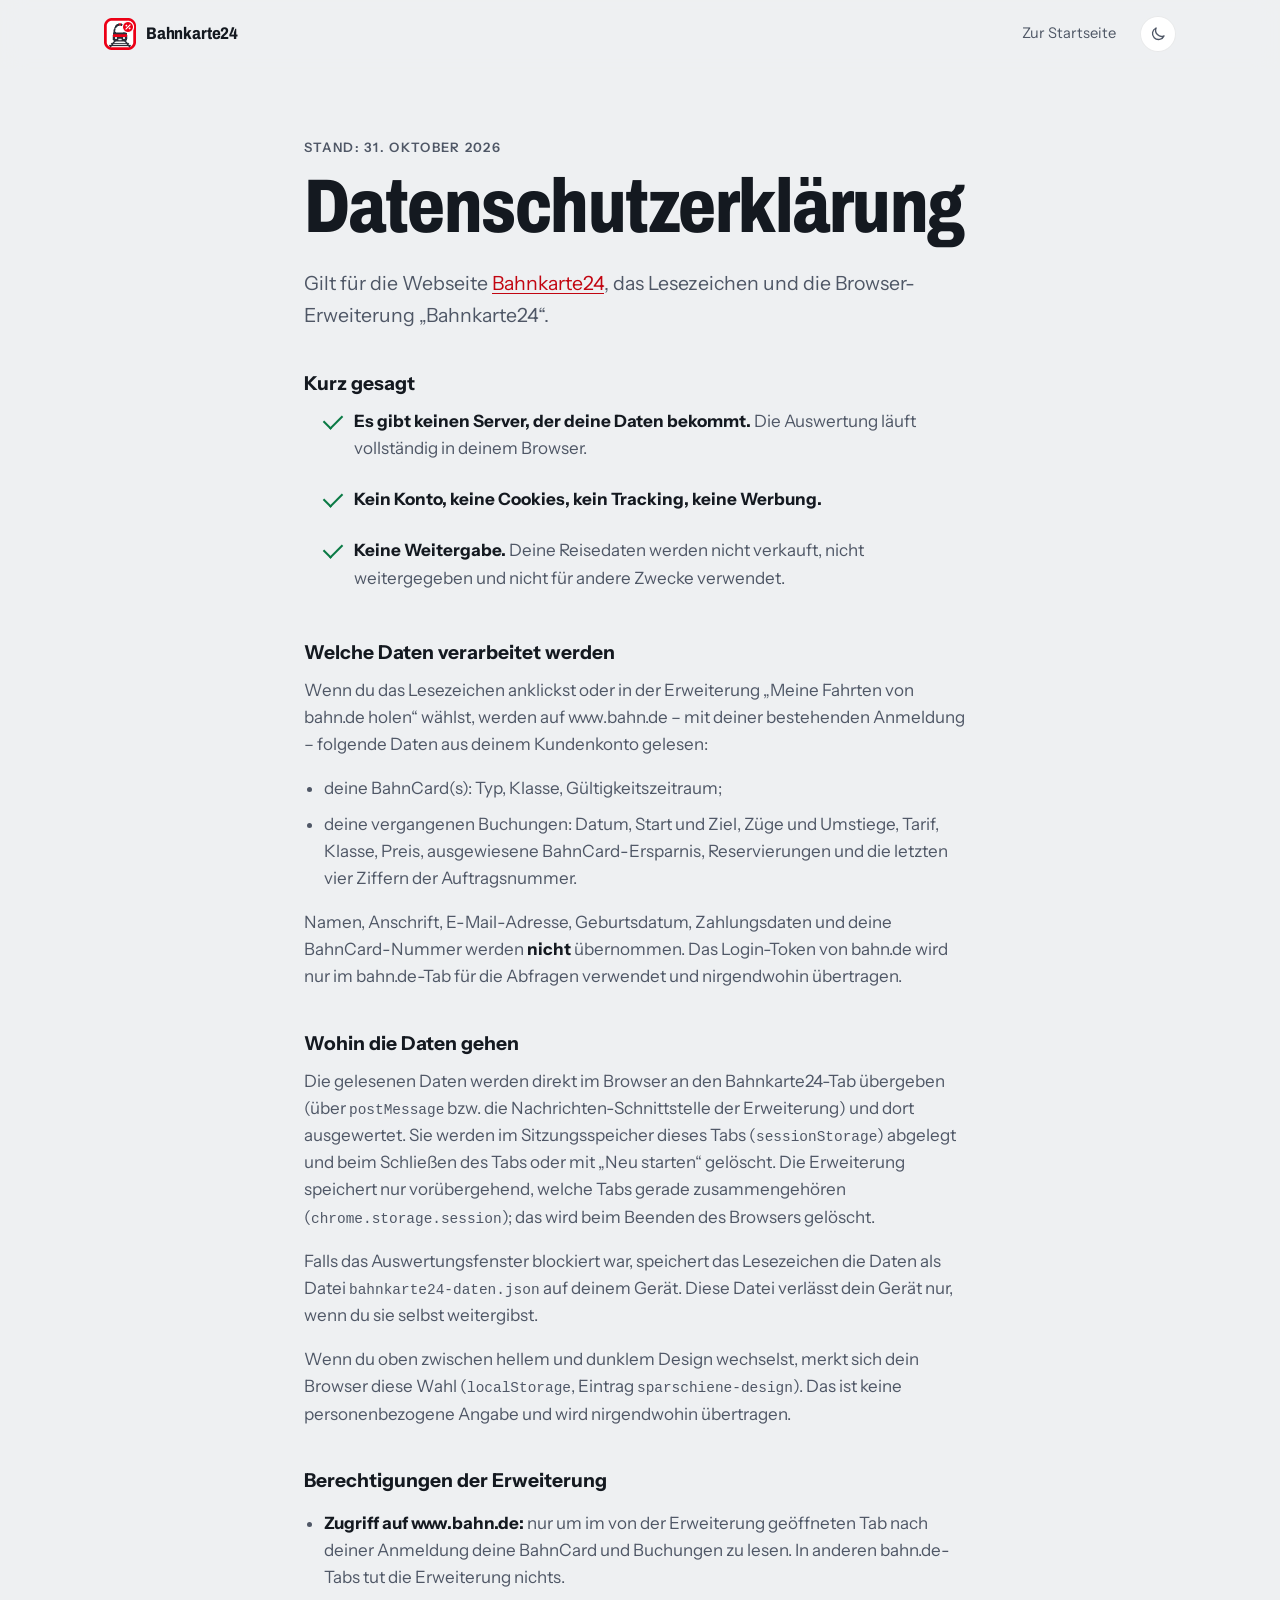
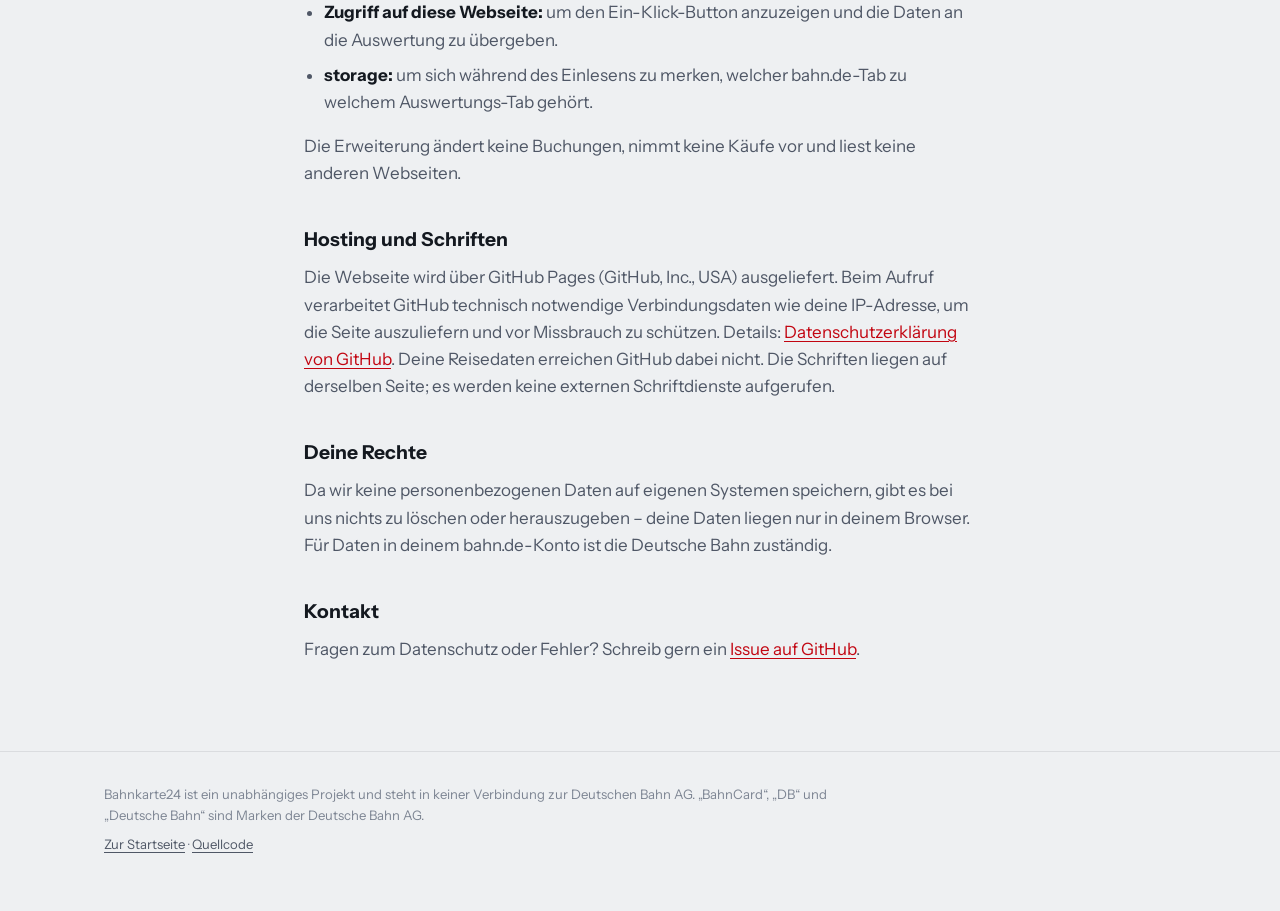
==== datenschutz.html @ 4d1655c9 "Neue Icons, Cache-Versionen erhöht Neues Logo (Zug mit %-Zeichen) in allen Größen für Seite, Tab und" ====
<!doctype html>
<html lang="de">
<head>
  <meta charset="utf-8">
  <meta name="viewport" content="width=device-width, initial-scale=1">
  <title>Datenschutz – Bahnkarte24</title>
  <meta name="description" content="Datenschutzerklärung der Webseite und der Browser-Erweiterung Bahnkarte24.">
  <link rel="icon" href="extension/icons/icon32.png?v=2" sizes="32x32">
  <link rel="icon" href="extension/icons/icon16.png?v=2" sizes="16x16">
  <link rel="apple-touch-icon" href="extension/icons/icon128.png?v=2">
  <link rel="stylesheet" href="styles.css?v=25">
  <script src="theme.js?v=20"></script>
</head>
<body>
  <header class="top">
    <div class="wrap top__inner">
      <a class="brand" href="./" aria-label="Bahnkarte24 – Startseite">
        <img class="brand__logo" src="extension/icons/icon32.png?v=2" srcset="extension/icons/icon128.png?v=2 4x, extension/icons/icon48.png?v=2 1.5x" width="32" height="32" alt="">
        <span class="brand__name">Bahnkarte24</span>
      </a>
      <nav class="top__nav" aria-label="Seitennavigation">
        <a href="./">Zur Startseite</a>
        <button class="design-btn" id="btn-design" type="button" aria-label="Design wechseln">
          <svg class="design-btn__mond" viewBox="0 0 24 24" width="18" height="18" aria-hidden="true"><path d="M20 14.5A8 8 0 0 1 9.5 4a8 8 0 1 0 10.5 10.5Z" fill="none" stroke="currentColor" stroke-width="1.8" stroke-linejoin="round"/></svg>
          <svg class="design-btn__sonne" viewBox="0 0 24 24" width="18" height="18" aria-hidden="true"><circle cx="12" cy="12" r="4" fill="none" stroke="currentColor" stroke-width="1.8"/><path d="M12 2.5v2M12 19.5v2M2.5 12h2M19.5 12h2M5.3 5.3l1.4 1.4M17.3 17.3l1.4 1.4M5.3 18.7l1.4-1.4M17.3 6.7l1.4-1.4" stroke="currentColor" stroke-width="1.8" stroke-linecap="round"/></svg>
        </button>
      </nav>
    </div>
  </header>

  <main class="wrap prose" id="main">
    <p class="eyebrow">Stand: 31. Oktober 2026</p>
    <h1 class="display">Datenschutz&shy;erklärung</h1>
    <p class="lead">Gilt für die Webseite <a href="./">Bahnkarte24</a>, das Lesezeichen und die Browser-Erweiterung „Bahnkarte24“.</p>

    <h2>Kurz gesagt</h2>
    <ul class="checks">
      <li><strong>Es gibt keinen Server, der deine Daten bekommt.</strong> Die Auswertung läuft vollständig in deinem Browser.</li>
      <li><strong>Kein Konto, keine Cookies, kein Tracking, keine Werbung.</strong></li>
      <li><strong>Keine Weitergabe.</strong> Deine Reisedaten werden nicht verkauft, nicht weitergegeben und nicht für andere Zwecke verwendet.</li>
    </ul>

    <h2>Welche Daten verarbeitet werden</h2>
    <p>Wenn du das Lesezeichen anklickst oder in der Erweiterung „Meine Fahrten von bahn.de holen“ wählst, werden auf www.bahn.de – mit deiner bestehenden Anmeldung – folgende Daten aus deinem Kundenkonto gelesen:</p>
    <ul>
      <li>deine BahnCard(s): Typ, Klasse, Gültigkeitszeitraum;</li>
      <li>deine vergangenen Buchungen: Datum, Start und Ziel, Züge und Umstiege, Tarif, Klasse, Preis, ausgewiesene BahnCard-Ersparnis, Reservierungen und die letzten vier Ziffern der Auftragsnummer.</li>
    </ul>
    <p>Namen, Anschrift, E-Mail-Adresse, Geburtsdatum, Zahlungsdaten und deine BahnCard-Nummer werden <strong>nicht</strong> übernommen. Das Login-Token von bahn.de wird nur im bahn.de-Tab für die Abfragen verwendet und nirgendwohin übertragen.</p>

    <h2>Wohin die Daten gehen</h2>
    <p>Die gelesenen Daten werden direkt im Browser an den Bahnkarte24-Tab übergeben (über <code>postMessage</code> bzw. die Nachrichten-Schnittstelle der Erweiterung) und dort ausgewertet. Sie werden im Sitzungsspeicher dieses Tabs (<code>sessionStorage</code>) abgelegt und beim Schließen des Tabs oder mit „Neu starten“ gelöscht. Die Erweiterung speichert nur vorübergehend, welche Tabs gerade zusammengehören (<code>chrome.storage.session</code>); das wird beim Beenden des Browsers gelöscht.</p>
    <p>Falls das Auswertungsfenster blockiert war, speichert das Lesezeichen die Daten als Datei <code>bahnkarte24-daten.json</code> auf deinem Gerät. Diese Datei verlässt dein Gerät nur, wenn du sie selbst weitergibst.</p>
    <p>Wenn du oben zwischen hellem und dunklem Design wechselst, merkt sich dein Browser diese Wahl (<code>localStorage</code>, Eintrag <code>sparschiene-design</code>). Das ist keine personenbezogene Angabe und wird nirgendwohin übertragen.</p>

    <h2>Berechtigungen der Erweiterung</h2>
    <ul>
      <li><strong>Zugriff auf www.bahn.de:</strong> nur um im von der Erweiterung geöffneten Tab nach deiner Anmeldung deine BahnCard und Buchungen zu lesen. In anderen bahn.de-Tabs tut die Erweiterung nichts.</li>
      <li><strong>Zugriff auf diese Webseite:</strong> um den Ein-Klick-Button anzuzeigen und die Daten an die Auswertung zu übergeben.</li>
      <li><strong>storage:</strong> um sich während des Einlesens zu merken, welcher bahn.de-Tab zu welchem Auswertungs-Tab gehört.</li>
    </ul>
    <p>Die Erweiterung ändert keine Buchungen, nimmt keine Käufe vor und liest keine anderen Webseiten.</p>

    <h2>Hosting und Schriften</h2>
    <p>Die Webseite wird über GitHub Pages (GitHub, Inc., USA) ausgeliefert. Beim Aufruf verarbeitet GitHub technisch notwendige Verbindungsdaten wie deine IP-Adresse, um die Seite auszuliefern und vor Missbrauch zu schützen. Details: <a href="https://docs.github.com/de/site-policy/privacy-policies/github-general-privacy-statement" target="_blank" rel="noopener">Datenschutzerklärung von GitHub</a>. Deine Reisedaten erreichen GitHub dabei nicht. Die Schriften liegen auf derselben Seite; es werden keine externen Schriftdienste aufgerufen.</p>

    <h2>Deine Rechte</h2>
    <p>Da wir keine personenbezogenen Daten auf eigenen Systemen speichern, gibt es bei uns nichts zu löschen oder herauszugeben – deine Daten liegen nur in deinem Browser. Für Daten in deinem bahn.de-Konto ist die Deutsche Bahn zuständig.</p>

    <h2>Kontakt</h2>
    <p>Fragen zum Datenschutz oder Fehler? Schreib gern ein <a href="https://github.com/xsebo99/SparSchiene/issues" target="_blank" rel="noopener">Issue auf GitHub</a>.</p>
  </main>

  <footer class="footer">
    <div class="wrap footer__inner">
      <p>Bahnkarte24 ist ein unabhängiges Projekt und steht in keiner Verbindung zur Deutschen Bahn AG. „BahnCard“, „DB“ und „Deutsche Bahn“ sind Marken der Deutsche Bahn AG.</p>
      <p><a href="./">Zur Startseite</a> · <a href="https://github.com/xsebo99/SparSchiene" target="_blank" rel="noopener">Quellcode</a></p>
    </div>
  </footer>
</body>
</html>
---- styles.css ----
/* Bahnkarte24
   Schriften: Archivo (Anzeige & Zahlen, schmal geschnitten wie Bahnhofsbeschilderung) + Instrument Sans (Text).
   Beide unter SIL Open Font License, selbst gehostet – kein Aufruf von Google Fonts. */
@font-face {
  font-family: "Archivo";
  src: url("fonts/archivo-wdth.woff2") format("woff2-variations"), url("fonts/archivo-wdth.woff2") format("woff2");
  font-weight: 100 900; font-stretch: 62% 125%; font-display: swap;
}
@font-face {
  font-family: "Instrument Sans";
  src: url("fonts/instrument-sans.woff2") format("woff2-variations"), url("fonts/instrument-sans.woff2") format("woff2");
  font-weight: 400 700; font-display: swap;
}

:root {
  /* Farbwelt: Gleisschotter, Fahrkartenweiß, Druckertinte, Signalgrün, Verkehrsrot.
     Bedeutung ist fest: Grün = Ersparnis, Rot = Aktion und Verlust, Tinte = bezahlt. */
  --schotter: #eef0f2;
  --fahrkarte: #ffffff;
  --eingabe: #f4f5f7;
  --tinte: #141920;
  --tinte-2: #4f5766;
  --tinte-3: #7d8593;
  --tinte-4: #a9afb9;
  --kante: rgba(20, 25, 32, .09);
  --kante-stark: rgba(20, 25, 32, .16);
  --raster: rgba(20, 25, 32, .06);
  --punktlinie: #c6cbd3;
  --verkehrsrot: #e30613;
  --verkehrsrot-text: #c20511;
  --verkehrsrot-hauch: #fdeced;
  --signalgruen: #0a7a45;
  --signalgruen-hauch: #e3f2ea;
  --bahncard: #1c212a;
  --bahncard-text: #ffffff;
  /* Leuchtrot auf dunklen Fallblättern (gleicher Ton wie Rot im Dark Mode) */
  --tafel-rot: #ff4c56;
  --schatten-flaeche: 0 0 0 1px rgba(20, 25, 32, .05), 0 1px 2px rgba(20, 25, 32, .04), 0 6px 18px -8px rgba(20, 25, 32, .10);
  --schatten-karte: 0 1px 1px rgba(16, 20, 28, .06), 0 12px 28px -8px rgba(16, 20, 28, .28), 0 30px 60px -30px rgba(16, 20, 28, .35);
  --font-display: "Archivo", "Arial Narrow", system-ui, sans-serif;
  --font-text: "Instrument Sans", system-ui, -apple-system, "Segoe UI", sans-serif;
  /* Schriftskala 1,25 ab 17 px */
  --t-meta: 13px;
  --t-klein: 14px;
  --t-text: 17px;
  --t-h3: 21px;
  --t-h2: clamp(26px, 3vw, 33px);
  --t-zahl: clamp(34px, 4vw, 52px);
  --t-display: clamp(42px, 6.4vw, 76px);
  --ease: cubic-bezier(.23, 1, .32, 1);
  --r-flaeche: 24px;
  --r-element: 16px;
  --r-feld: 10px;
  color-scheme: light;
}
@media (prefers-color-scheme: dark) {
  :root:not([data-theme="light"]) {
    --schotter: #0b0e12;
    --fahrkarte: #171b21;
    --eingabe: #0f1217;
    --tinte: #eceef2;
    --tinte-2: #b1b8c4;
    --tinte-3: #7f8796;
    --tinte-4: #4f5663;
    --kante: rgba(255, 255, 255, .08);
    --kante-stark: rgba(255, 255, 255, .16);
    --raster: rgba(255, 255, 255, .05);
    --punktlinie: #3a414c;
    --verkehrsrot: #ff4c56;
    --verkehrsrot-text: #ff6b73;
    --verkehrsrot-hauch: #33171a;
    --signalgruen: #3fc883;
    --signalgruen-hauch: #12291d;
    --bahncard: #252b35;
    --schatten-flaeche: 0 0 0 1px rgba(255, 255, 255, .07);
    --schatten-karte: 0 0 0 1px #2e3540, 0 20px 50px -20px rgba(0, 0, 0, .8);
    color-scheme: dark;
  }
}
/* Von Hand gewählter Dark Mode (Umschalter im Kopf) – dieselben Werte wie oben */
:root[data-theme="dark"] {
  --schotter: #0b0e12;
  --fahrkarte: #171b21;
  --eingabe: #0f1217;
  --tinte: #eceef2;
  --tinte-2: #b1b8c4;
  --tinte-3: #7f8796;
  --tinte-4: #4f5663;
  --kante: rgba(255, 255, 255, .08);
  --kante-stark: rgba(255, 255, 255, .16);
  --raster: rgba(255, 255, 255, .05);
  --punktlinie: #3a414c;
  --verkehrsrot: #ff4c56;
  --verkehrsrot-text: #ff6b73;
  --verkehrsrot-hauch: #33171a;
  --signalgruen: #3fc883;
  --signalgruen-hauch: #12291d;
  --bahncard: #252b35;
  --schatten-flaeche: 0 0 0 1px rgba(255, 255, 255, .07);
  --schatten-karte: 0 0 0 1px #2e3540, 0 20px 50px -20px rgba(0, 0, 0, .8);
  color-scheme: dark;
}

/* Grundlagen */
* { box-sizing: border-box; }
html { scroll-behavior: smooth; -webkit-text-size-adjust: 100%; }
body {
  margin: 0; background: var(--schotter); color: var(--tinte);
  font: var(--t-text)/1.6 var(--font-text); -webkit-font-smoothing: antialiased;
}
a { color: var(--verkehrsrot-text); text-underline-offset: 3px; text-decoration-thickness: 1px; }
a:hover { text-decoration-thickness: 2px; }
h1, h2, h3 { margin: 0; font-weight: 700; text-wrap: balance; }
p { margin: 0 0 1em; text-wrap: pretty; }
code, kbd { font-family: ui-monospace, Consolas, monospace; font-size: .85em; }
kbd { background: var(--fahrkarte); border: 1px solid var(--kante); border-bottom-width: 2px; border-radius: 5px; padding: 0 .4em; }
:focus-visible { outline: 3px solid var(--verkehrsrot); outline-offset: 3px; border-radius: 6px; }
.hidden { display: none !important; }
.muted { color: var(--tinte-2); }
.small { font-size: var(--t-klein); }
.num { font-variant-numeric: tabular-nums; }

.wrap { width: 100%; max-width: 1120px; margin: 0 auto; padding: 0 24px; }
.section { margin-top: clamp(48px, 7vw, 88px); }

/* Abschnitte als eigene Flächen auf grauem Grund */
.panel {
  background: var(--fahrkarte); border-radius: var(--r-flaeche); padding: clamp(24px, 4vw, 48px);
  box-shadow: var(--schatten-flaeche);
}
.stack { display: grid; gap: 20px; }

/* Typo-Bausteine */
.eyebrow {
  margin: 0 0 16px; font: 600 var(--t-meta)/1 var(--font-text); letter-spacing: .1em; text-transform: uppercase; color: var(--verkehrsrot-text);
}
/* Fallblatt wie am Bahnsteig: jede Zelle ein Blatt mit Mittelfuge */
.nowrap { white-space: nowrap; }
.flap { display: inline-flex; gap: .08em; font-family: var(--font-display); font-variant-numeric: tabular-nums; }
.flap__z {
  position: relative; display: inline-grid; place-items: center; width: .78em; height: 1.32em;
  border-radius: .14em; color: #f4f5f7; font-weight: 700; font-stretch: 80%; line-height: 1;
  background: linear-gradient(to bottom, color-mix(in srgb, var(--bahncard), #fff 9%) 50%, color-mix(in srgb, var(--bahncard), #fff 4%) 50%);
  box-shadow: inset 0 -1px 0 rgba(0, 0, 0, .35);
  transform-origin: center;
}
.flap__z::after { /* Fuge zwischen oberem und unterem Blatt */
  content: ""; position: absolute; left: 0; right: 0; top: 50%; height: 1px; background: rgba(0, 0, 0, .55);
}
/* Im Titel: „BahnCard“ und die Ziffer auf großen Blättern in Verkehrsrot als Echo des Logos */
.display__marke { color: var(--verkehrsrot); }
.flap--titel { gap: .045em; margin-left: .1em; vertical-align: .04em; }
.flap--titel .flap__z { width: .6em; height: 1.04em; border-radius: .07em; font-stretch: 78%; font-weight: 800; color: var(--tafel-rot); letter-spacing: 0; }
.display {
  font-family: var(--font-display); font-stretch: 78%; font-weight: 800;
  font-size: var(--t-display); line-height: .98; letter-spacing: -.02em; margin-bottom: 24px;
}
.h2 {
  font-family: var(--font-display); font-stretch: 85%; font-weight: 750;
  font-size: var(--t-h2); line-height: 1.08; letter-spacing: -.015em; margin-bottom: 8px;
}
.lead { font-size: clamp(1.05rem, 1.6vw, 1.22rem); color: var(--tinte-2); max-width: 34em; margin-bottom: 32px; }

/* Kopf */
.top { position: sticky; top: 0; z-index: 5; background: color-mix(in srgb, var(--schotter) 86%, transparent); backdrop-filter: saturate(1.4) blur(12px); border-bottom: 1px solid transparent; }
.top__inner { display: flex; align-items: center; justify-content: space-between; gap: 16px; min-height: 68px; }
.brand { display: flex; align-items: center; gap: 10px; color: var(--tinte); text-decoration: none; }
.brand__logo { width: 32px; height: 32px; display: block; }
.brand__name { font: 750 1.05rem/1 var(--font-display); font-stretch: 85%; letter-spacing: -.01em; }
.top__nav { display: flex; align-items: center; gap: 24px; }
.top__nav a { color: var(--tinte-2); text-decoration: none; font-size: .92rem; }
.top__nav a:hover { color: var(--tinte); }
/* Hell/Dunkel-Umschalter: zeigt, wohin er schaltet (Mond = dunkel, Sonne = hell) */
.design-btn {
  display: grid; place-items: center; width: 36px; height: 36px; padding: 0; border: 0; border-radius: 999px; cursor: pointer;
  background: var(--fahrkarte); color: var(--tinte-2); box-shadow: inset 0 0 0 1px var(--kante);
  transition: color 150ms var(--ease), box-shadow 150ms var(--ease), transform 120ms var(--ease);
}
.design-btn:hover { color: var(--tinte); box-shadow: inset 0 0 0 1px var(--kante-stark); }
.design-btn:active { transform: scale(.92); }
.design-btn__sonne, .design-btn[data-modus="dark"] .design-btn__mond { display: none; }
.design-btn[data-modus="dark"] .design-btn__sonne { display: block; }

/* Buttons */
.btn {
  display: inline-flex; align-items: center; justify-content: center; gap: 8px;
  background: var(--verkehrsrot); color: #fff; border: 0; border-radius: 999px; padding: 11px 20px;
  font: 600 .95rem/1.2 var(--font-text); text-decoration: none; cursor: pointer;
  transition: background-color 150ms var(--ease), box-shadow 150ms var(--ease), transform 120ms var(--ease);
}
.btn:hover { background: var(--verkehrsrot-text); text-decoration: none; }
.btn:active { transform: scale(.97); }
.btn--big { padding: 15px 26px; font-size: 1rem; }
.btn--small { padding: 8px 16px; font-size: .875rem; }
.btn--ghost { background: transparent; color: var(--tinte); box-shadow: inset 0 0 0 1.5px var(--kante-stark); }
.btn--ghost:hover { background: var(--fahrkarte); box-shadow: inset 0 0 0 1.5px var(--tinte-4); }
.btn--quiet { background: var(--fahrkarte); color: var(--tinte); box-shadow: inset 0 0 0 1px var(--kante); padding: 8px 16px; font-size: .875rem; }
.btn--quiet:hover { background: var(--fahrkarte); box-shadow: inset 0 0 0 1px var(--kante-stark); }

/* Start: Hero */
.hero {
  display: grid; grid-template-columns: minmax(0, 1.1fr) minmax(0, .9fr); gap: clamp(32px, 6vw, 88px);
  align-items: center; padding-top: clamp(40px, 8vw, 96px);
}
.hero__actions { display: flex; flex-wrap: wrap; gap: 12px; }
.hero__trust { margin-top: 20px; }
.hero__ohne { margin: 16px 0 0; color: var(--tinte-2); max-width: 34em; }
.linkbtn { font: inherit; font-weight: 600; color: var(--tinte); background: none; border: 0; padding: 0; cursor: pointer; text-decoration: underline; text-underline-offset: 3px; text-decoration-color: var(--tinte-4); }
.linkbtn:hover { text-decoration-color: currentColor; }
/* Geräte-Hinweis: gut sichtbar über den Buttons, aber ohne Warnfarbe (Rot gehört den Aktionen) */
.geraet-hinweis {
  display: inline-flex; align-items: center; gap: 10px; margin: -8px 0 28px; padding: 11px 18px 11px 14px;
  border-radius: 999px; background: var(--fahrkarte);
  font-size: 15.5px; line-height: 1.35; color: var(--tinte-2); box-shadow: inset 0 0 0 1px var(--kante-stark), var(--schatten-flaeche);
}
.geraet-hinweis svg { flex: none; width: 22px; height: 22px; color: var(--tinte); }
.geraet-hinweis strong { color: var(--tinte); font-weight: 650; }
.has-ext .no-ext, body:not(.has-ext) .ext-only { display: none; }
.hero__trust + .hero__trust { margin-top: 6px; }
.hero__card { perspective: 1200px; display: grid; justify-items: end; }
.hero__tilt {
  width: 100%; max-width: 440px; transform-style: preserve-3d;
  transform: rotate(-4deg) rotateX(var(--rx, 0deg)) rotateY(var(--ry, 0deg));
  transition: transform 500ms var(--ease);
}
.hero__tilt.is-aktiv { transition-duration: 120ms; }

/* Hero-Karte: Musterkarte mit Chip, Nummer und Glanz */
.bc--hero { grid-template-rows: auto 1fr auto auto; row-gap: 4px; }
.bc--hero::after { background: none; } /* Glanz kommt hier von .bc__glanz und folgt der Maus */
.bc__glanz {
  position: absolute; inset: 0; pointer-events: none; mix-blend-mode: soft-light;
  background:
    radial-gradient(circle at var(--gx, 22%) var(--gy, 12%), rgba(255, 255, 255, .55), transparent 52%),
    linear-gradient(115deg, transparent 38%, rgba(255, 255, 255, .16) 48%, transparent 58%);
}
.bc__top .bc__klasse { margin-left: auto; font-family: var(--font-text); font-size: clamp(.7rem, 1.3vw, .8rem); font-weight: 600; opacity: .8; }
.bc__mitte { display: flex; align-items: center; gap: 7%; }
.bc__chip {
  flex: none; width: 15%; aspect-ratio: 1.3; border-radius: 18%;
  background:
    linear-gradient(to right, transparent 32%, rgba(0, 0, 0, .22) 32% 34%, transparent 34% 66%, rgba(0, 0, 0, .22) 66% 68%, transparent 68%),
    linear-gradient(to bottom, transparent 48%, rgba(0, 0, 0, .22) 48% 52%, transparent 52%),
    linear-gradient(135deg, #e9ebee, #a4abb5 45%, #dfe2e6 70%, #9aa1ab);
  box-shadow: inset 0 0 0 1px rgba(0, 0, 0, .18);
}
.bc--hero .bc__amount { font-size: clamp(2.1rem, 5.4vw, 3.7rem); transition: opacity 200ms var(--ease); }
.bc__sub { margin-top: 4px; font-family: var(--font-text); font-size: clamp(.7rem, 1.3vw, .82rem); opacity: .85; font-variant-numeric: tabular-nums; }
.bc__nr {
  font-weight: 600; font-stretch: 100%; letter-spacing: .14em; font-size: clamp(.78rem, 1.6vw, 1.02rem); font-variant-numeric: tabular-nums;
  text-shadow: 0 1px 0 rgba(0, 0, 0, .45), 0 -1px 0 rgba(255, 255, 255, .12);
}
.bc--hero .bc__bottom { text-transform: uppercase; letter-spacing: .08em; font-size: clamp(.62rem, 1.15vw, .74rem); }

/* Die BahnCard – Signatur der Seite: die Karte füllt sich mit der Ersparnis bis zum Kartenpreis. */
/* --fill als Zahl registriert, damit Füllung und Kante gemeinsam weich laufen */
@property --fill { syntax: "<number>"; inherits: true; initial-value: 0; }
.bc {
  --fill: 0;
  --fill-color: var(--signalgruen);
  position: relative; overflow: hidden; isolation: isolate;
  aspect-ratio: 85.6 / 54; width: 100%; border-radius: clamp(14px, 2.2vw, 22px);
  padding: 6.5% 7%; display: grid; grid-template-rows: auto 1fr auto;
  background:
    repeating-radial-gradient(circle at 115% 130%, rgba(255, 255, 255, .03) 0 1px, transparent 1px 8px),
    linear-gradient(150deg, color-mix(in srgb, var(--bahncard), #fff 7%), var(--bahncard) 55%, color-mix(in srgb, var(--bahncard), #000 25%));
  color: var(--bahncard-text);
  box-shadow: var(--schatten-karte), 0 34px 60px -30px color-mix(in srgb, var(--fill-color) calc(var(--fill) * 70%), transparent);
  font-family: var(--font-display);
  transition: --fill 1.4s cubic-bezier(.2, .75, .15, 1);
}
.bc::after { /* Haarlinie, Lichtkante oben und Glanz wie bei einer lackierten Karte */
  content: ""; position: absolute; inset: 0; border-radius: inherit; pointer-events: none;
  background:
    radial-gradient(120% 90% at 0% 0%, rgba(255, 255, 255, .16), transparent 55%),
    linear-gradient(115deg, transparent 40%, rgba(255, 255, 255, .07) 50%, transparent 60%);
  box-shadow: inset 0 0 0 1px rgba(255, 255, 255, .12), inset 0 1px 0 rgba(255, 255, 255, .22), inset 0 -1px 0 rgba(0, 0, 0, .2);
}
.bc__fill {
  position: absolute; inset: 0; z-index: -1;
  background:
    repeating-radial-gradient(circle at 115% 130%, rgba(255, 255, 255, .055) 0 1px, transparent 1px 8px),
    linear-gradient(140deg, color-mix(in srgb, var(--fill-color), #fff 16%), var(--fill-color) 45%, color-mix(in srgb, var(--fill-color), #000 32%));
  clip-path: inset(0 calc((1 - var(--fill)) * 100%) 0 0);
}
.bc__fill::after { /* Kante der Füllung */
  content: ""; position: absolute; top: 0; bottom: 0; left: calc(var(--fill) * 100% - 2px); width: 2px;
  background: rgba(255, 255, 255, .6); box-shadow: 0 0 16px 5px rgba(255, 255, 255, .2);
}
.bc__amount, .bc__type { text-shadow: 0 1px 0 rgba(0, 0, 0, .12), 0 10px 30px rgba(0, 0, 0, .18); }
.bc--full .bc__fill::after { display: none; }
.bc--minus { --fill-color: var(--verkehrsrot); }
/* Gedachte Karte (noch keine BahnCard): gestrichelte Kante statt Lack-Haarlinie */
.bc--gedacht::before { content: ""; position: absolute; inset: 6px; border-radius: calc(clamp(14px, 2.2vw, 22px) - 6px); border: 1.5px dashed rgba(255, 255, 255, .45); pointer-events: none; z-index: 1; }
.bc__top { display: flex; align-items: center; gap: 10px; }
.bc__logo {
  display: grid; place-items: center; width: 2.1em; height: 1.45em; border-radius: .3em;
  background: #fff; color: var(--bahncard); font-weight: 800; font-size: clamp(.8rem, 1.6vw, 1rem);
}
.bc__type { font-weight: 650; font-stretch: 90%; font-size: clamp(.85rem, 1.7vw, 1.05rem); letter-spacing: .01em; }
.bc__amount {
  align-self: center; font-weight: 800; font-stretch: 72%; letter-spacing: -.03em; line-height: 1;
  font-size: clamp(3rem, 9vw, 5.6rem); font-variant-numeric: tabular-nums;
}
.bc__bottom { display: flex; justify-content: space-between; gap: 12px; font-family: var(--font-text); font-size: clamp(.72rem, 1.4vw, .85rem); opacity: .88; }
.bc__pct { font-family: var(--font-display); font-weight: 700; font-variant-numeric: tabular-nums; }
.bc--preview .bc__amount { opacity: .9; }
.bc--loading { max-width: 300px; margin: 0 auto 40px; }
.bc--loading .bc__amount { font-size: 3rem; }
.bc--loading .bc__fill { animation: laden 2.4s ease-in-out infinite; }
@keyframes laden { 0% { --fill: .05; } 50% { --fill: .8; } 100% { --fill: .05; } }

/* Schritte */
.steps { list-style: none; margin: 0; padding: 0; display: grid; grid-template-columns: repeat(3, minmax(0, 1fr)); gap: 40px; }
.steps li { border-top: 2px solid var(--tinte); padding-top: 20px; }
.steps__n { display: block; font: 800 2.4rem/1 var(--font-display); font-stretch: 72%; color: var(--verkehrsrot); margin-bottom: 14px; }
.steps h3 { font: 700 var(--t-h3)/1.25 var(--font-text); margin-bottom: 8px; }
.steps p { margin-bottom: 12px; }
.bookmarklet {
  display: inline-flex; align-items: center; gap: 8px; margin: 4px 0 12px;
  background: var(--verkehrsrot); color: #fff; text-decoration: none; font-weight: 600; font-size: .95rem;
  padding: 11px 18px; border-radius: 999px; cursor: grab; outline: 2px dashed var(--verkehrsrot); outline-offset: 4px;
}
.bookmarklet::before { content: "⠿"; opacity: .75; }
.bookmarklet:hover { text-decoration: none; background: var(--verkehrsrot-text); }
.bookmarklet:active { cursor: grabbing; }

.aside-row { display: grid; grid-template-columns: minmax(0, 1fr) auto; gap: 24px 40px; align-items: start; margin-top: 48px; padding-top: 24px; border-top: 1px solid var(--kante); }
.upload { display: flex; align-items: center; gap: 16px; flex-wrap: wrap; justify-content: flex-end; max-width: 420px; text-align: right; }

.details { border-bottom: 1px solid var(--kante); }
.details summary {
  cursor: pointer; list-style: none; padding: 16px 0; font-weight: 600; display: flex; justify-content: space-between; gap: 16px;
}
.details summary::-webkit-details-marker { display: none; }
.details summary::after { content: "+"; font: 400 22px/1 var(--font-display); color: var(--tinte-3); transition: transform 200ms var(--ease); }
.details summary:hover::after { color: var(--tinte); }
.details[open] summary::after { transform: rotate(45deg); }
.details p { color: var(--tinte-2); max-width: 40em; }
.aside-row .details { border-bottom: 0; }
.aside-row .details summary { padding-top: 0; }

/* Info-Bereich (FAQ + Datenschutz) */
.info { display: grid; grid-template-columns: minmax(0, 1.25fr) minmax(0, 1fr); gap: 20px; margin-top: 20px; align-items: start; }
.info #faq .details:first-of-type { border-top: 1px solid var(--kante); }
.checks { list-style: none; margin: 0 0 20px; padding: 0; display: grid; gap: 16px; color: var(--tinte-2); }
.checks li { position: relative; padding-left: 30px; }
.checks li::before {
  content: ""; position: absolute; left: 0; top: .35em; width: 16px; height: 9px;
  border-left: 2.5px solid var(--signalgruen); border-bottom: 2.5px solid var(--signalgruen); transform: rotate(-45deg);
}
.checks strong { color: var(--tinte); }

/* Import */
.importing { max-width: 640px; margin: clamp(32px, 6vw, 72px) auto 0; text-align: center; }
.progress { height: 6px; background: var(--schotter); border-radius: 999px; overflow: hidden; margin: 28px auto; max-width: 400px; }
.progress span { display: block; height: 100%; width: 3%; background: var(--tinte); border-radius: 999px; transition: width 400ms var(--ease); }

/* Ergebnis */
.result { display: grid; gap: 20px; padding-top: 24px; }
.meta { color: var(--tinte-2); max-width: 38em; margin: 0 0 28px; }
.h2:not(:has(+ .meta)) { margin-bottom: 24px; }
.toolbar {
  display: flex; flex-wrap: wrap; align-items: end; gap: 12px 24px; padding: 0 0 24px; border-bottom: 1px solid var(--kante);
}
.field { display: grid; gap: 6px; max-width: 100%; font-size: var(--t-meta); color: var(--tinte-2); font-weight: 500; }
/* Eingaben sind eingelassen: etwas dunkler als die Fläche */
.field select, .field input, .cell-input {
  font: 500 15px/1.3 var(--font-text); color: var(--tinte); background: var(--eingabe);
  border: 1px solid var(--kante); border-radius: var(--r-feld); padding: 9px 12px; min-width: 0;
  transition: border-color 150ms var(--ease), box-shadow 150ms var(--ease);
}
.field select:hover, .field input:hover, .cell-input:hover { border-color: var(--kante-stark); }
.field select:focus-visible, .field input:focus-visible, .cell-input:focus-visible { outline: none; border-color: var(--tinte-3); box-shadow: 0 0 0 3px var(--kante); }
.field select { max-width: 100%; text-overflow: ellipsis; }
.field input { width: 120px; font-variant-numeric: tabular-nums; }
.toolbar__note { flex-basis: 100%; margin: 0; font-size: var(--t-klein); color: var(--tinte-2); }

/* Urteil – der Fokus der Seite */
.verdict {
  display: grid; grid-template-columns: minmax(0, .95fr) minmax(0, 1.05fr); gap: clamp(32px, 6vw, 80px); align-items: center;
  padding-top: clamp(28px, 4vw, 44px);
}
.verdict .bc { max-width: 480px; }
.verdict__kicker { font-size: var(--t-klein); color: var(--tinte-2); margin: 0 0 10px; }
.verdict__title { font-family: var(--font-display); font-stretch: 78%; font-weight: 800; font-size: clamp(36px, 5vw, 58px); line-height: 1; letter-spacing: -.025em; margin-bottom: 24px; }
.verdict--plus .verdict__title { color: var(--signalgruen); }
.verdict--minus .verdict__title { color: var(--verkehrsrot); }
.verdict__facts { display: flex; flex-wrap: wrap; gap: 8px 36px; margin: 0 0 20px; }
.verdict__facts div { display: grid; }
.verdict__facts dt { font-size: var(--t-meta); color: var(--tinte-2); }
.verdict__facts dd { margin: 0; font: 750 var(--t-h3)/1.2 var(--font-display); font-stretch: 85%; font-variant-numeric: tabular-nums; }
.verdict__text { color: var(--tinte-2); max-width: 30em; margin: 0; }

/* Hinweise */
.notes { display: grid; gap: 10px; margin-top: clamp(28px, 4vw, 40px); }
.note { display: grid; grid-template-columns: auto minmax(0, 1fr); gap: 14px; align-items: start; padding: 16px 20px; border-radius: var(--r-element); background: var(--verkehrsrot-hauch); }
.note--good { background: var(--signalgruen-hauch); }
.note--info { background: var(--schotter); }
.note__icon { font-size: 20px; line-height: 1.3; }
.note p { margin: 0; }

/* Diagramme */
.chart { width: 100%; height: auto; display: block; overflow: visible; }
.chart text { font: 12px var(--font-text); fill: var(--tinte-3); font-variant-numeric: tabular-nums; }
.chart .grid { stroke: var(--raster); stroke-width: 1; }
.chart .axis { stroke: var(--kante-stark); stroke-width: 1; }
.chart .line { fill: none; stroke: var(--signalgruen); stroke-width: 2; stroke-linejoin: round; }
.chart .area { fill: var(--signalgruen); opacity: .1; }
.chart .ref { stroke: var(--tinte); stroke-width: 1.5; stroke-dasharray: 5 5; }
.chart .ref-label { fill: var(--tinte); font-weight: 600; }
.chart .dot { fill: var(--signalgruen); stroke: var(--fahrkarte); stroke-width: 2; }
.chart .bar { fill: var(--tinte); }
.chart .bar--gespart { fill: var(--signalgruen); }
.chart g:hover .bar { opacity: .82; }
.chart .hit { fill: transparent; }
.chart .guide { stroke: var(--kante-stark); stroke-width: 1; opacity: 0; }
.chart g:hover .guide { opacity: 1; }
.chart g:hover .dot { r: 6px; }
.chart .today { stroke: var(--tinte-3); stroke-width: 1; stroke-dasharray: 2 4; }
.legend { display: flex; gap: 20px; flex-wrap: wrap; font-size: var(--t-meta); color: var(--tinte-2); margin-top: 14px; }
.legend i { display: inline-block; width: 16px; height: 2px; vertical-align: middle; margin-right: 8px; background: var(--signalgruen); }
.legend i.ref { background: none; border-top: 2px dashed var(--tinte); height: 0; }
.legend i.sw { width: 10px; height: 10px; border-radius: 3px; vertical-align: -1px; }
.legend i.sw--bezahlt { background: var(--tinte); }

/* Vergleich: jede Variante als Mini-BahnCard */
.compare { display: grid; grid-template-columns: repeat(4, minmax(0, 1fr)); gap: 16px; }
.option { display: grid; gap: 12px; align-content: start; }
.minicard {
  position: relative; aspect-ratio: 85.6 / 54; border-radius: 14px; padding: 12px 14px;
  display: flex; flex-direction: column; justify-content: space-between;
  background: repeating-linear-gradient(135deg, rgba(255, 255, 255, .035) 0 2px, transparent 2px 9px), var(--bahncard);
  color: var(--bahncard-text); font-family: var(--font-display);
}
.minicard--ohne { background: transparent; color: var(--tinte); outline: 1.5px dashed var(--tinte-4); outline-offset: -1.5px; }
.minicard--best { background: var(--signalgruen); color: #fff; }
.minicard--ohne.minicard--best { background: var(--signalgruen-hauch); color: var(--signalgruen); outline-color: var(--signalgruen); }
.minicard__name { display: flex; justify-content: space-between; gap: 6px; font: 600 var(--t-meta)/1.2 var(--font-text); }
.minicard__tag { font-weight: 500; opacity: .85; }
.minicard__total { font-weight: 800; font-stretch: 74%; font-size: clamp(24px, 2.6vw, 32px); line-height: 1; letter-spacing: -.02em; font-variant-numeric: tabular-nums; }
.option__row { display: flex; justify-content: space-between; align-items: center; gap: 8px; padding: 0 2px; font-size: var(--t-meta); color: var(--tinte-2); font-variant-numeric: tabular-nums; }
.cell-input { width: 92px; padding: 5px 8px; font-size: var(--t-meta); text-align: right; border-radius: 8px; font-variant-numeric: tabular-nums; }
.rule { margin: 28px 0 0; padding: 16px 20px; border-radius: var(--r-element); background: var(--schotter); color: var(--tinte-2); font-size: var(--t-klein); }

/* Statistik als Fahrtbeleg: eine Zahl führt, der Rest steht wie auf einer Quittung */
.beleg { display: grid; grid-template-columns: minmax(0, .9fr) minmax(0, 1.1fr); gap: clamp(28px, 5vw, 64px); align-items: start; }
.beleg__label { font-size: var(--t-klein); color: var(--tinte-2); }
.beleg__zahl { font: 800 clamp(48px, 7vw, 88px)/1 var(--font-display); font-stretch: 70%; letter-spacing: -.03em; font-variant-numeric: tabular-nums; margin: 6px 0 12px; }
.beleg__sub { display: flex; flex-wrap: wrap; gap: 6px 20px; color: var(--tinte-2); font-size: var(--t-klein); }
.beleg__sub strong { color: var(--tinte); font-variant-numeric: tabular-nums; }
.posten { list-style: none; margin: 0; padding: 0; display: grid; gap: 14px; }
.posten li { display: flex; align-items: baseline; gap: 10px; min-width: 0; }
.posten__name { color: var(--tinte-2); white-space: nowrap; }
.posten__linie { flex: 1; min-width: 16px; border-bottom: 2px dotted var(--punktlinie); transform: translateY(-4px); }
.posten__wert { font-weight: 600; text-align: right; font-variant-numeric: tabular-nums; }
.posten__wert small { display: block; font-weight: 400; font-size: var(--t-meta); color: var(--tinte-3); }

.duo { display: grid; grid-template-columns: minmax(0, 1.4fr) minmax(0, 1fr); gap: 20px; }
.h3 { font: 700 var(--t-h3)/1.25 var(--font-text); margin-bottom: 20px; }

.hbars { display: grid; gap: 16px; }
.hbar { display: grid; gap: 6px; font-size: var(--t-klein); }
.hbar__head { display: flex; justify-content: space-between; gap: 12px; }
.hbar__val { font-variant-numeric: tabular-nums; color: var(--tinte-2); white-space: nowrap; }
.hbar__track { height: 8px; background: var(--schotter); border-radius: 999px; overflow: hidden; }
.hbar__fill { display: block; height: 100%; background: var(--tinte); border-radius: 999px; }

/* Fahrten-Tabelle (eingeklappt) */
.trips { padding-top: clamp(20px, 3vw, 32px); padding-bottom: clamp(20px, 3vw, 32px); }
.trips[open] > summary { margin-bottom: 16px; }
.trips > summary { cursor: pointer; list-style: none; display: flex; justify-content: space-between; align-items: center; gap: 16px; padding: 0; border-radius: 8px; }
.trips > summary::-webkit-details-marker { display: none; }
.trips > summary .h2 { margin: 0; }
.trips > summary::after { content: "+"; font: 400 32px/1 var(--font-display); color: var(--tinte-3); transition: transform 200ms var(--ease); }
.trips > summary:hover::after { color: var(--tinte); }
.trips[open] > summary::after { transform: rotate(45deg); }
.tablewrap { overflow-x: auto; }
table { width: 100%; border-collapse: collapse; font-size: var(--t-klein); }
th, td { text-align: left; padding: 12px 10px; border-bottom: 1px solid var(--kante); vertical-align: top; }
th { font-size: var(--t-meta); color: var(--tinte-3); font-weight: 500; }
td.r, th.r { text-align: right; font-variant-numeric: tabular-nums; white-space: nowrap; }
tbody tr:last-child td { border-bottom: 0; }
.tag { display: inline-block; font-size: 12px; font-weight: 600; padding: 2px 9px; border-radius: 999px; background: var(--schotter); color: var(--tinte-2); white-space: nowrap; }
.tag--bc { background: var(--signalgruen-hauch); color: var(--signalgruen); }
.tag--miss { background: var(--verkehrsrot-hauch); color: var(--verkehrsrot-text); }
.tag--gedacht { background: transparent; color: var(--signalgruen); box-shadow: inset 0 0 0 1px var(--signalgruen); }
.stand { margin: 0 4px; font-size: var(--t-meta); color: var(--tinte-3); }

.tooltip {
  position: fixed; z-index: 10; pointer-events: none; background: var(--tinte); color: var(--schotter);
  padding: 8px 12px; border-radius: 10px; font-size: var(--t-meta); line-height: 1.4; max-width: 260px; box-shadow: 0 8px 24px rgba(0, 0, 0, .22);
}

/* Fuß */
.footer { margin-top: clamp(48px, 7vw, 88px); border-top: 1px solid var(--kante); }
.footer__inner { padding-top: 32px; padding-bottom: 48px; font-size: .82rem; color: var(--tinte-3); max-width: 1120px; }
.footer__inner p { max-width: 60em; margin-bottom: .6em; }
.footer a { color: var(--tinte-2); }

/* Datenschutzseite */
.prose { max-width: 720px; padding-top: clamp(40px, 6vw, 72px); }
.prose h2 { font: 700 1.2rem/1.3 var(--font-text); margin: 40px 0 12px; }
.prose ul { padding-left: 20px; color: var(--tinte-2); }
.prose li { margin-bottom: 8px; }
.prose p { color: var(--tinte-2); }
.prose strong { color: var(--tinte); }

/* Responsiv */
@media (max-width: 900px) {
  .hero, .verdict, .info, .duo, .beleg { grid-template-columns: minmax(0, 1fr); }
  .hero__card { order: -1; }
  .hero__card { justify-items: center; padding-top: 12px; }
  .hero__tilt { max-width: 380px; transform: rotate(-3deg); }
  .verdict .bc { margin: 0 auto; }
  .compare { grid-template-columns: repeat(2, minmax(0, 1fr)); }
  .steps { grid-template-columns: minmax(0, 1fr); gap: 32px; }
  .aside-row { grid-template-columns: minmax(0, 1fr); }
  .upload { justify-content: flex-start; text-align: left; }
}
@media (max-width: 560px) {
  body { font-size: 16px; }
  .wrap { padding: 0 16px; }
  .top__nav a { display: none; }
  .verdict__facts { gap: 8px 28px; }
  .hero__tilt { max-width: 320px; }
  .compare { gap: 12px; }
  .minicard { padding: 10px 12px; border-radius: 12px; }
  .posten__name { white-space: normal; }
  .hide-sm { display: none; }
}
/* Euro-Beträge zählen hoch – feste Ziffernbreite, damit nichts wackelt */
.zahl { font-variant-numeric: tabular-nums; }

/* Auftauchen: beim Laden gleiten Hero, Karte und Panels leicht versetzt von unten herein */
@keyframes auftauchen { from { opacity: 0; transform: translateY(22px); } }
.hero__text > *, .hero__card, #so-gehts, .info > .panel, #view-result.ist-neu .result > * {
  animation: auftauchen .8s cubic-bezier(.2, .75, .15, 1) backwards;
}
.hero__text > :nth-child(2) { animation-delay: .06s; }
.hero__text > :nth-child(3) { animation-delay: .12s; }
.hero__text > :nth-child(4) { animation-delay: .18s; }
.hero__text > :nth-child(n+5) { animation-delay: .24s; }
.hero__card { animation-delay: .15s; animation-duration: 1s; }
#so-gehts { animation-delay: .3s; }
.info > .panel { animation-delay: .4s; }
.info > .panel + .panel { animation-delay: .48s; }
#view-result.ist-neu .result > :nth-child(2) { animation-delay: .08s; }
#view-result.ist-neu .result > :nth-child(3) { animation-delay: .16s; }
#view-result.ist-neu .result > :nth-child(n+4) { animation-delay: .24s; }

@media (prefers-reduced-motion: reduce) {
  html { scroll-behavior: auto; }
  .hero__text > *, .hero__card, #so-gehts, .info > .panel, #view-result.ist-neu .result > * { animation: none; }
  .bc { transition: none; }
  .hero__tilt { transition: none; }
  .bc--loading .bc__fill { animation: none; --fill: .5; }
}
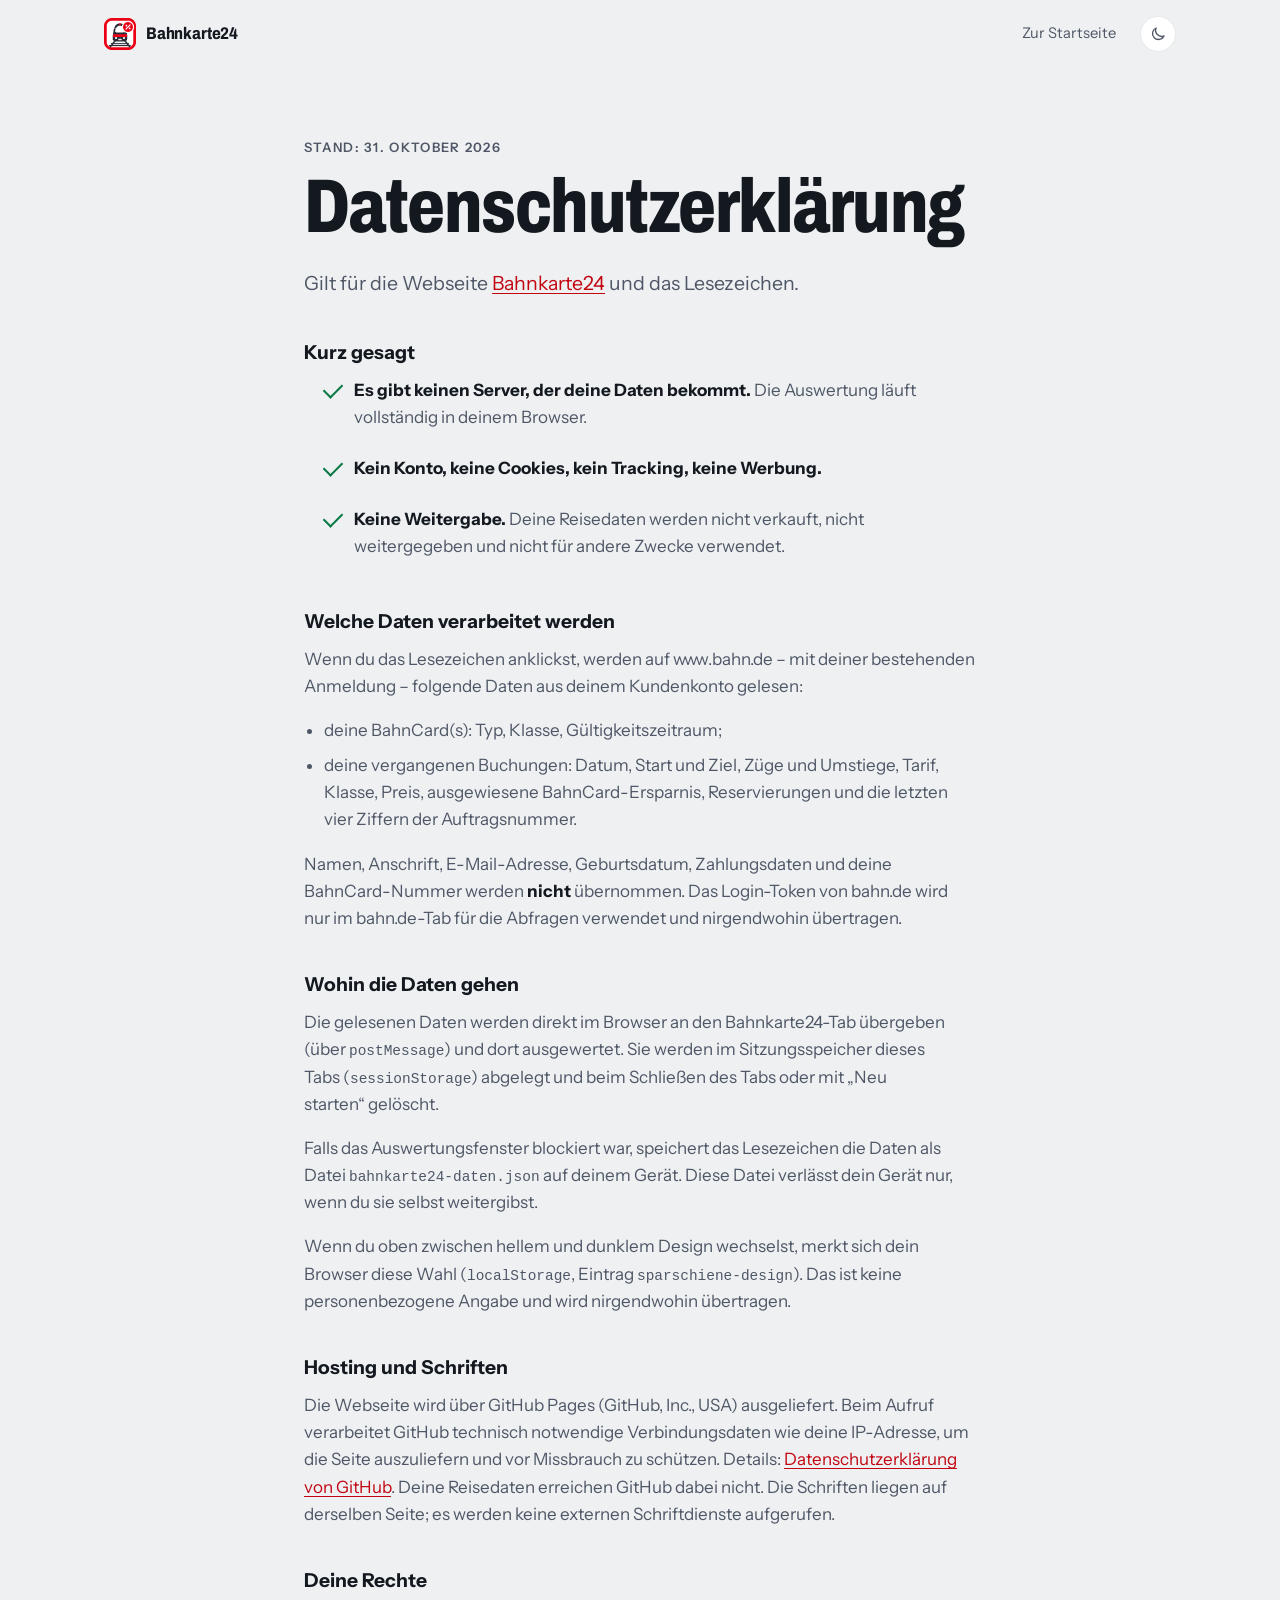
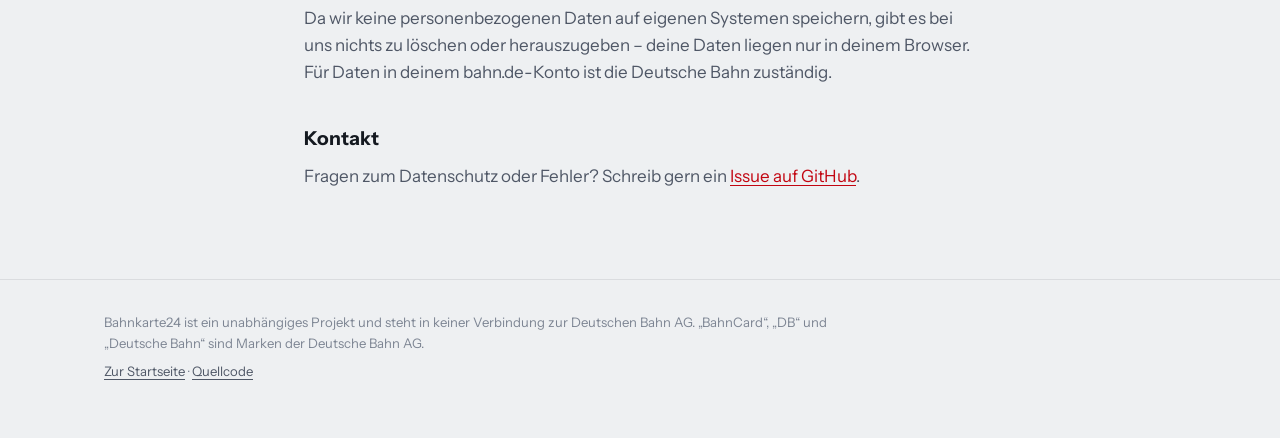
==== commit 339ea4b0: "Erweiterung entfernt, Kurven-Animation repariert - Browser-Erweiterung, Build-Skript und Store-Text " ====
--- a/datenschutz.html
+++ b/datenschutz.html
@@ -4,18 +4,18 @@
   <meta charset="utf-8">
   <meta name="viewport" content="width=device-width, initial-scale=1">
   <title>Datenschutz – Bahnkarte24</title>
-  <meta name="description" content="Datenschutzerklärung der Webseite und der Browser-Erweiterung Bahnkarte24.">
-  <link rel="icon" href="extension/icons/icon32.png?v=2" sizes="32x32">
-  <link rel="icon" href="extension/icons/icon16.png?v=2" sizes="16x16">
-  <link rel="apple-touch-icon" href="extension/icons/icon128.png?v=2">
-  <link rel="stylesheet" href="styles.css?v=25">
+  <meta name="description" content="Datenschutzerklärung der Webseite Bahnkarte24 und ihres Lesezeichens.">
+  <link rel="icon" href="icons/icon32.png?v=2" sizes="32x32">
+  <link rel="icon" href="icons/icon16.png?v=2" sizes="16x16">
+  <link rel="apple-touch-icon" href="icons/icon128.png?v=2">
+  <link rel="stylesheet" href="styles.css?v=26">
   <script src="theme.js?v=20"></script>
 </head>
 <body>
   <header class="top">
     <div class="wrap top__inner">
       <a class="brand" href="./" aria-label="Bahnkarte24 – Startseite">
-        <img class="brand__logo" src="extension/icons/icon32.png?v=2" srcset="extension/icons/icon128.png?v=2 4x, extension/icons/icon48.png?v=2 1.5x" width="32" height="32" alt="">
+        <img class="brand__logo" src="icons/icon32.png?v=2" srcset="icons/icon128.png?v=2 4x, icons/icon48.png?v=2 1.5x" width="32" height="32" alt="">
         <span class="brand__name">Bahnkarte24</span>
       </a>
       <nav class="top__nav" aria-label="Seitennavigation">
@@ -31,7 +31,7 @@
   <main class="wrap prose" id="main">
     <p class="eyebrow">Stand: 31. Oktober 2026</p>
     <h1 class="display">Datenschutz&shy;erklärung</h1>
-    <p class="lead">Gilt für die Webseite <a href="./">Bahnkarte24</a>, das Lesezeichen und die Browser-Erweiterung „Bahnkarte24“.</p>
+    <p class="lead">Gilt für die Webseite <a href="./">Bahnkarte24</a> und das Lesezeichen.</p>
 
     <h2>Kurz gesagt</h2>
     <ul class="checks">
@@ -41,7 +41,7 @@
     </ul>
 
     <h2>Welche Daten verarbeitet werden</h2>
-    <p>Wenn du das Lesezeichen anklickst oder in der Erweiterung „Meine Fahrten von bahn.de holen“ wählst, werden auf www.bahn.de – mit deiner bestehenden Anmeldung – folgende Daten aus deinem Kundenkonto gelesen:</p>
+    <p>Wenn du das Lesezeichen anklickst, werden auf www.bahn.de – mit deiner bestehenden Anmeldung – folgende Daten aus deinem Kundenkonto gelesen:</p>
     <ul>
       <li>deine BahnCard(s): Typ, Klasse, Gültigkeitszeitraum;</li>
       <li>deine vergangenen Buchungen: Datum, Start und Ziel, Züge und Umstiege, Tarif, Klasse, Preis, ausgewiesene BahnCard-Ersparnis, Reservierungen und die letzten vier Ziffern der Auftragsnummer.</li>
@@ -49,17 +49,9 @@
     <p>Namen, Anschrift, E-Mail-Adresse, Geburtsdatum, Zahlungsdaten und deine BahnCard-Nummer werden <strong>nicht</strong> übernommen. Das Login-Token von bahn.de wird nur im bahn.de-Tab für die Abfragen verwendet und nirgendwohin übertragen.</p>
 
     <h2>Wohin die Daten gehen</h2>
-    <p>Die gelesenen Daten werden direkt im Browser an den Bahnkarte24-Tab übergeben (über <code>postMessage</code> bzw. die Nachrichten-Schnittstelle der Erweiterung) und dort ausgewertet. Sie werden im Sitzungsspeicher dieses Tabs (<code>sessionStorage</code>) abgelegt und beim Schließen des Tabs oder mit „Neu starten“ gelöscht. Die Erweiterung speichert nur vorübergehend, welche Tabs gerade zusammengehören (<code>chrome.storage.session</code>); das wird beim Beenden des Browsers gelöscht.</p>
+    <p>Die gelesenen Daten werden direkt im Browser an den Bahnkarte24-Tab übergeben (über <code>postMessage</code>) und dort ausgewertet. Sie werden im Sitzungsspeicher dieses Tabs (<code>sessionStorage</code>) abgelegt und beim Schließen des Tabs oder mit „Neu starten“ gelöscht.</p>
     <p>Falls das Auswertungsfenster blockiert war, speichert das Lesezeichen die Daten als Datei <code>bahnkarte24-daten.json</code> auf deinem Gerät. Diese Datei verlässt dein Gerät nur, wenn du sie selbst weitergibst.</p>
     <p>Wenn du oben zwischen hellem und dunklem Design wechselst, merkt sich dein Browser diese Wahl (<code>localStorage</code>, Eintrag <code>sparschiene-design</code>). Das ist keine personenbezogene Angabe und wird nirgendwohin übertragen.</p>
-
-    <h2>Berechtigungen der Erweiterung</h2>
-    <ul>
-      <li><strong>Zugriff auf www.bahn.de:</strong> nur um im von der Erweiterung geöffneten Tab nach deiner Anmeldung deine BahnCard und Buchungen zu lesen. In anderen bahn.de-Tabs tut die Erweiterung nichts.</li>
-      <li><strong>Zugriff auf diese Webseite:</strong> um den Ein-Klick-Button anzuzeigen und die Daten an die Auswertung zu übergeben.</li>
-      <li><strong>storage:</strong> um sich während des Einlesens zu merken, welcher bahn.de-Tab zu welchem Auswertungs-Tab gehört.</li>
-    </ul>
-    <p>Die Erweiterung ändert keine Buchungen, nimmt keine Käufe vor und liest keine anderen Webseiten.</p>
 
     <h2>Hosting und Schriften</h2>
     <p>Die Webseite wird über GitHub Pages (GitHub, Inc., USA) ausgeliefert. Beim Aufruf verarbeitet GitHub technisch notwendige Verbindungsdaten wie deine IP-Adresse, um die Seite auszuliefern und vor Missbrauch zu schützen. Details: <a href="https://docs.github.com/de/site-policy/privacy-policies/github-general-privacy-statement" target="_blank" rel="noopener">Datenschutzerklärung von GitHub</a>. Deine Reisedaten erreichen GitHub dabei nicht. Die Schriften liegen auf derselben Seite; es werden keine externen Schriftdienste aufgerufen.</p>
--- a/styles.css
+++ b/styles.css
@@ -203,7 +203,6 @@
   align-items: center; padding-top: clamp(40px, 8vw, 96px);
 }
 .hero__actions { display: flex; flex-wrap: wrap; gap: 12px; }
-.hero__trust { margin-top: 20px; }
 .hero__ohne { margin: 16px 0 0; color: var(--tinte-2); max-width: 34em; }
 .linkbtn { font: inherit; font-weight: 600; color: var(--tinte); background: none; border: 0; padding: 0; cursor: pointer; text-decoration: underline; text-underline-offset: 3px; text-decoration-color: var(--tinte-4); }
 .linkbtn:hover { text-decoration-color: currentColor; }
@@ -215,8 +214,6 @@
 }
 .geraet-hinweis svg { flex: none; width: 22px; height: 22px; color: var(--tinte); }
 .geraet-hinweis strong { color: var(--tinte); font-weight: 650; }
-.has-ext .no-ext, body:not(.has-ext) .ext-only { display: none; }
-.hero__trust + .hero__trust { margin-top: 6px; }
 .hero__card { perspective: 1200px; display: grid; justify-items: end; }
 .hero__tilt {
   width: 100%; max-width: 440px; transform-style: preserve-3d;
@@ -532,6 +529,22 @@
 /* Euro-Beträge zählen hoch – feste Ziffernbreite, damit nichts wackelt */
 .zahl { font-variant-numeric: tabular-nums; }
 
+/* Diagramme bauen sich auf, sobald sie ins Bild kommen (app.js setzt .anim, dann .ist-sichtbar).
+   Die Animationen warten pausiert im Startzustand und laufen erst mit .ist-sichtbar los. */
+/* Kurve: Linie und Fläche werden gemeinsam gleichmäßig von links aufgedeckt; jeder Punkt springt auf,
+   wenn die Kante ihn erreicht (--t = seine Lage auf der Zeitachse, 0…1) */
+.anim .aufdecken { transform-box: fill-box; transform-origin: left; animation: wachsen-x 1.6s linear both paused; }
+.anim .ref, .anim .ref-label { animation: einblenden .6s .2s ease both paused; }
+.anim .dot { transform-box: fill-box; transform-origin: center; animation: punkt .45s calc(var(--t, 0) * 1.6s - .1s) cubic-bezier(.3, 1.6, .5, 1) both paused; }
+.anim .bar { transform-box: fill-box; transform-origin: bottom; animation: wachsen .7s calc(var(--i, 0) * 45ms) cubic-bezier(.2, .75, .15, 1) both paused; }
+.anim .bar--gespart { animation-delay: calc(var(--i, 0) * 45ms + .3s); }
+.anim .hbar__fill { transform-origin: left; animation: wachsen-x .9s calc(var(--i, 0) * 80ms + .1s) cubic-bezier(.2, .75, .15, 1) both paused; }
+.anim.ist-sichtbar :is(.aufdecken, .ref, .ref-label, .dot, .bar, .hbar__fill) { animation-play-state: running; }
+@keyframes einblenden { from { opacity: 0; } }
+@keyframes punkt { from { transform: scale(0); opacity: 0; } }
+@keyframes wachsen { from { transform: scaleY(0); } }
+@keyframes wachsen-x { from { transform: scaleX(0); } }
+
 /* Auftauchen: beim Laden gleiten Hero, Karte und Panels leicht versetzt von unten herein */
 @keyframes auftauchen { from { opacity: 0; transform: translateY(22px); } }
 .hero__text > *, .hero__card, #so-gehts, .info > .panel, #view-result.ist-neu .result > * {
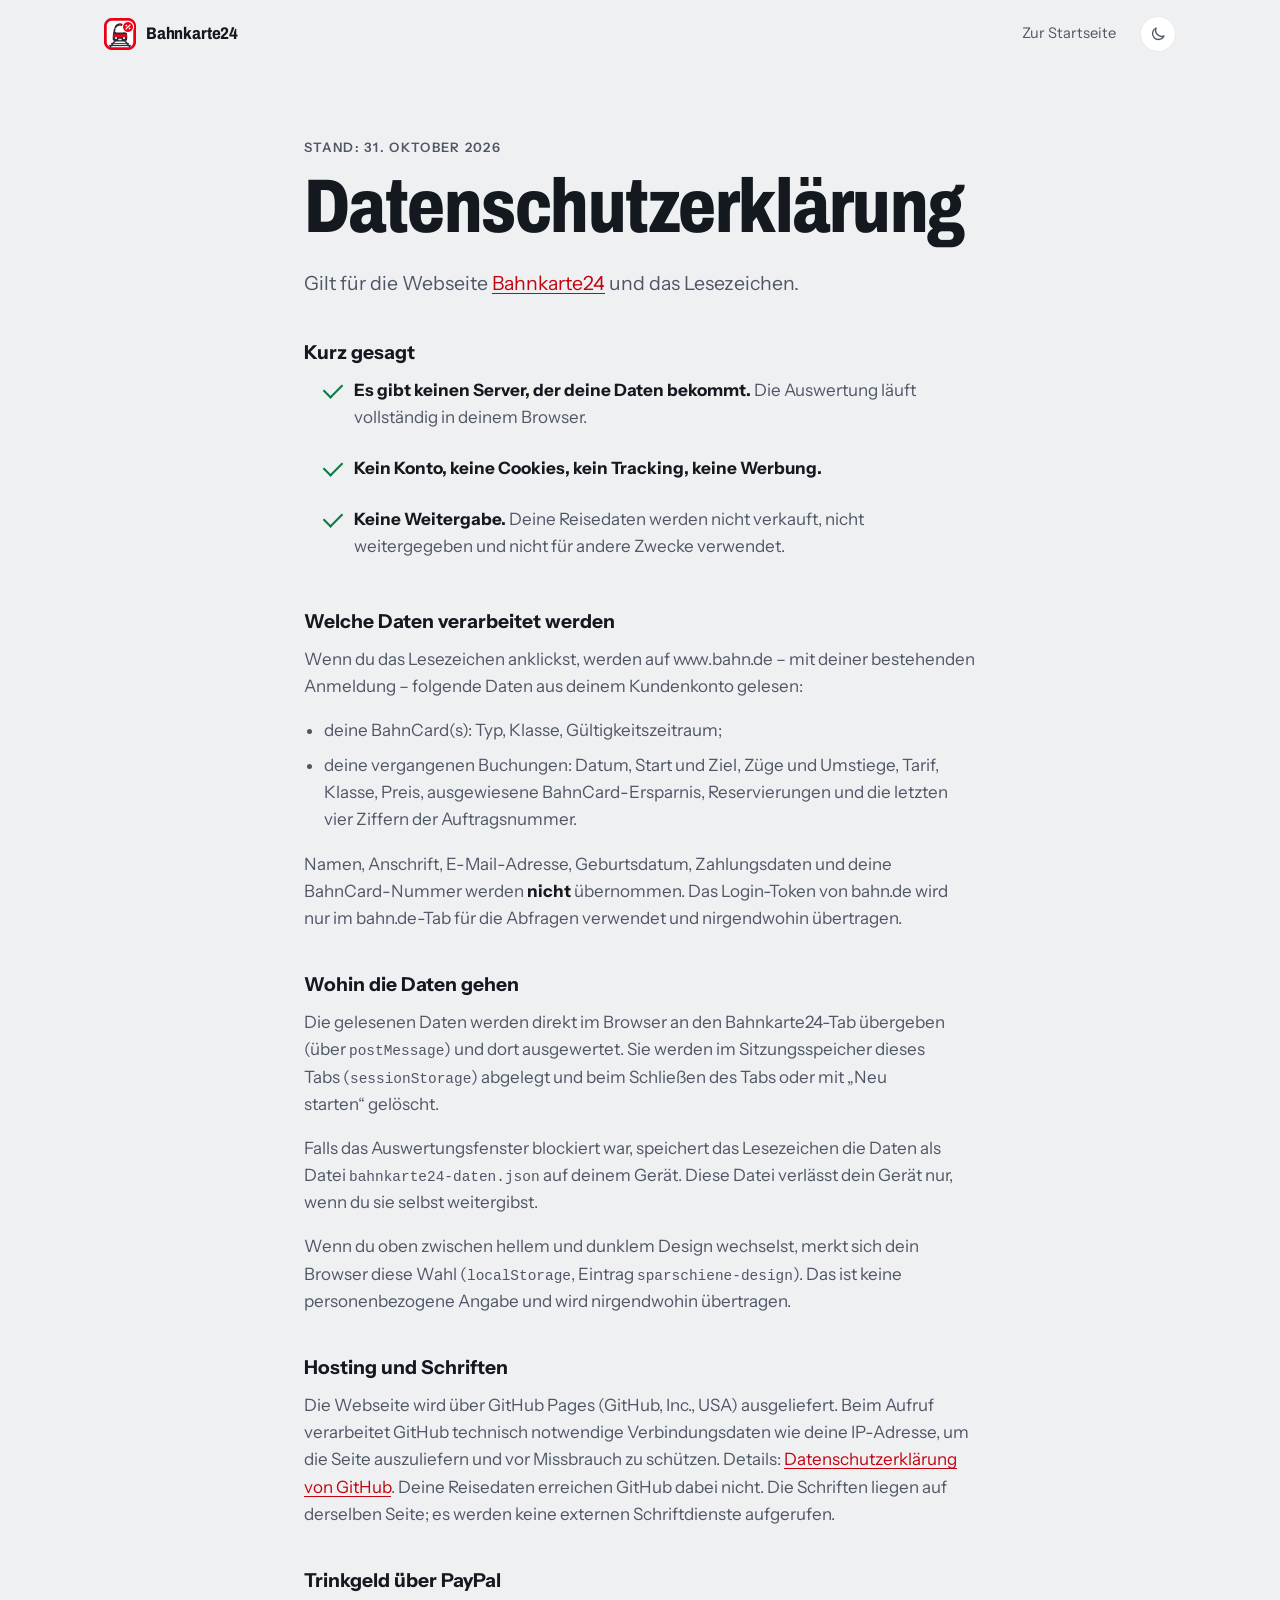
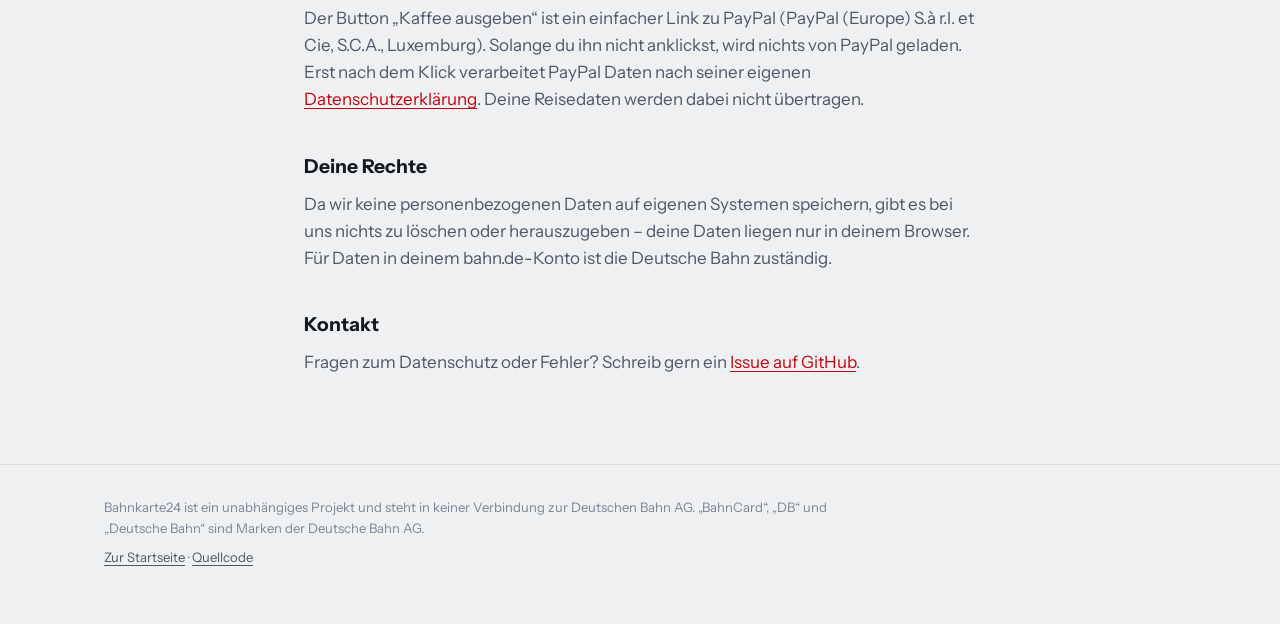
==== commit 6cb075e3: "Trinkgeld: „Kaffee ausgeben“ über PayPal Neue Karte unter „Deine Daten bleiben bei dir“ mit einfache" ====
--- a/datenschutz.html
+++ b/datenschutz.html
@@ -8,7 +8,7 @@
   <link rel="icon" href="icons/icon32.png?v=2" sizes="32x32">
   <link rel="icon" href="icons/icon16.png?v=2" sizes="16x16">
   <link rel="apple-touch-icon" href="icons/icon128.png?v=2">
-  <link rel="stylesheet" href="styles.css?v=26">
+  <link rel="stylesheet" href="styles.css?v=29">
   <script src="theme.js?v=20"></script>
 </head>
 <body>
@@ -56,6 +56,9 @@
     <h2>Hosting und Schriften</h2>
     <p>Die Webseite wird über GitHub Pages (GitHub, Inc., USA) ausgeliefert. Beim Aufruf verarbeitet GitHub technisch notwendige Verbindungsdaten wie deine IP-Adresse, um die Seite auszuliefern und vor Missbrauch zu schützen. Details: <a href="https://docs.github.com/de/site-policy/privacy-policies/github-general-privacy-statement" target="_blank" rel="noopener">Datenschutzerklärung von GitHub</a>. Deine Reisedaten erreichen GitHub dabei nicht. Die Schriften liegen auf derselben Seite; es werden keine externen Schriftdienste aufgerufen.</p>
 
+    <h2>Trinkgeld über PayPal</h2>
+    <p>Der Button „Kaffee ausgeben“ ist ein einfacher Link zu PayPal (PayPal (Europe) S.à r.l. et Cie, S.C.A., Luxemburg). Solange du ihn nicht anklickst, wird nichts von PayPal geladen. Erst nach dem Klick verarbeitet PayPal Daten nach seiner eigenen <a href="https://www.paypal.com/de/legalhub/privacy-full" target="_blank" rel="noopener">Datenschutzerklärung</a>. Deine Reisedaten werden dabei nicht übertragen.</p>
+
     <h2>Deine Rechte</h2>
     <p>Da wir keine personenbezogenen Daten auf eigenen Systemen speichern, gibt es bei uns nichts zu löschen oder herauszugeben – deine Daten liegen nur in deinem Browser. Für Daten in deinem bahn.de-Konto ist die Deutsche Bahn zuständig.</p>
 
--- a/styles.css
+++ b/styles.css
@@ -224,7 +224,7 @@
 
 /* Hero-Karte: Musterkarte mit Chip, Nummer und Glanz */
 .bc--hero { grid-template-rows: auto 1fr auto auto; row-gap: 4px; }
-.bc--hero::after { background: none; } /* Glanz kommt hier von .bc__glanz und folgt der Maus */
+.bc:has(> .bc__glanz)::after { background: none; } /* Glanz kommt hier von .bc__glanz und folgt der Maus */
 .bc__glanz {
   position: absolute; inset: 0; pointer-events: none; mix-blend-mode: soft-light;
   background:
@@ -264,8 +264,11 @@
   color: var(--bahncard-text);
   box-shadow: var(--schatten-karte), 0 34px 60px -30px color-mix(in srgb, var(--fill-color) calc(var(--fill) * 70%), transparent);
   font-family: var(--font-display);
-  transition: --fill 1.4s cubic-bezier(.2, .75, .15, 1);
-}
+  transition: --fill 1.4s cubic-bezier(.2, .75, .15, 1), transform 500ms var(--ease);
+}
+/* Kippen mit der Maus (app.js setzt --rx/--ry); die Hero-Karte kippt über ihren Rahmen .hero__tilt */
+.bc:not(.bc--hero) { transform: perspective(1200px) rotateX(var(--rx, 0deg)) rotateY(var(--ry, 0deg)); }
+.bc.is-aktiv { transition: --fill 1.4s cubic-bezier(.2, .75, .15, 1), transform 120ms var(--ease); }
 .bc::after { /* Haarlinie, Lichtkante oben und Glanz wie bei einer lackierten Karte */
   content: ""; position: absolute; inset: 0; border-radius: inherit; pointer-events: none;
   background:
@@ -294,6 +297,7 @@
   display: grid; place-items: center; width: 2.1em; height: 1.45em; border-radius: .3em;
   background: #fff; color: var(--bahncard); font-weight: 800; font-size: clamp(.8rem, 1.6vw, 1rem);
 }
+.bc__typnr { display: inline-block; }
 .bc__type { font-weight: 650; font-stretch: 90%; font-size: clamp(.85rem, 1.7vw, 1.05rem); letter-spacing: .01em; }
 .bc__amount {
   align-self: center; font-weight: 800; font-stretch: 72%; letter-spacing: -.03em; line-height: 1;
@@ -340,6 +344,11 @@
 /* Info-Bereich (FAQ + Datenschutz) */
 .info { display: grid; grid-template-columns: minmax(0, 1.25fr) minmax(0, 1fr); gap: 20px; margin-top: 20px; align-items: start; }
 .info #faq .details:first-of-type { border-top: 1px solid var(--kante); }
+.info__seite { display: grid; gap: 20px; }
+.trinkgeld .h3 { margin-bottom: 0; }
+.trinkgeld p { color: var(--tinte-2); margin: 10px 0 20px; }
+.trinkgeld .btn { gap: 10px; }
+.trinkgeld .trinkgeld__hinweis { margin: 12px 0 0; }
 .checks { list-style: none; margin: 0 0 20px; padding: 0; display: grid; gap: 16px; color: var(--tinte-2); }
 .checks li { position: relative; padding-left: 30px; }
 .checks li::before {
@@ -547,7 +556,7 @@
 
 /* Auftauchen: beim Laden gleiten Hero, Karte und Panels leicht versetzt von unten herein */
 @keyframes auftauchen { from { opacity: 0; transform: translateY(22px); } }
-.hero__text > *, .hero__card, #so-gehts, .info > .panel, #view-result.ist-neu .result > * {
+.hero__text > *, .hero__card, #so-gehts, .info .panel, #view-result.ist-neu .result > * {
   animation: auftauchen .8s cubic-bezier(.2, .75, .15, 1) backwards;
 }
 .hero__text > :nth-child(2) { animation-delay: .06s; }
@@ -556,15 +565,16 @@
 .hero__text > :nth-child(n+5) { animation-delay: .24s; }
 .hero__card { animation-delay: .15s; animation-duration: 1s; }
 #so-gehts { animation-delay: .3s; }
-.info > .panel { animation-delay: .4s; }
-.info > .panel + .panel { animation-delay: .48s; }
+.info .panel { animation-delay: .4s; }
+.info__seite .panel { animation-delay: .48s; }
+.info__seite .panel + .panel { animation-delay: .56s; }
 #view-result.ist-neu .result > :nth-child(2) { animation-delay: .08s; }
 #view-result.ist-neu .result > :nth-child(3) { animation-delay: .16s; }
 #view-result.ist-neu .result > :nth-child(n+4) { animation-delay: .24s; }
 
 @media (prefers-reduced-motion: reduce) {
   html { scroll-behavior: auto; }
-  .hero__text > *, .hero__card, #so-gehts, .info > .panel, #view-result.ist-neu .result > * { animation: none; }
+  .hero__text > *, .hero__card, #so-gehts, .info .panel, #view-result.ist-neu .result > * { animation: none; }
   .bc { transition: none; }
   .hero__tilt { transition: none; }
   .bc--loading .bc__fill { animation: none; --fill: .5; }
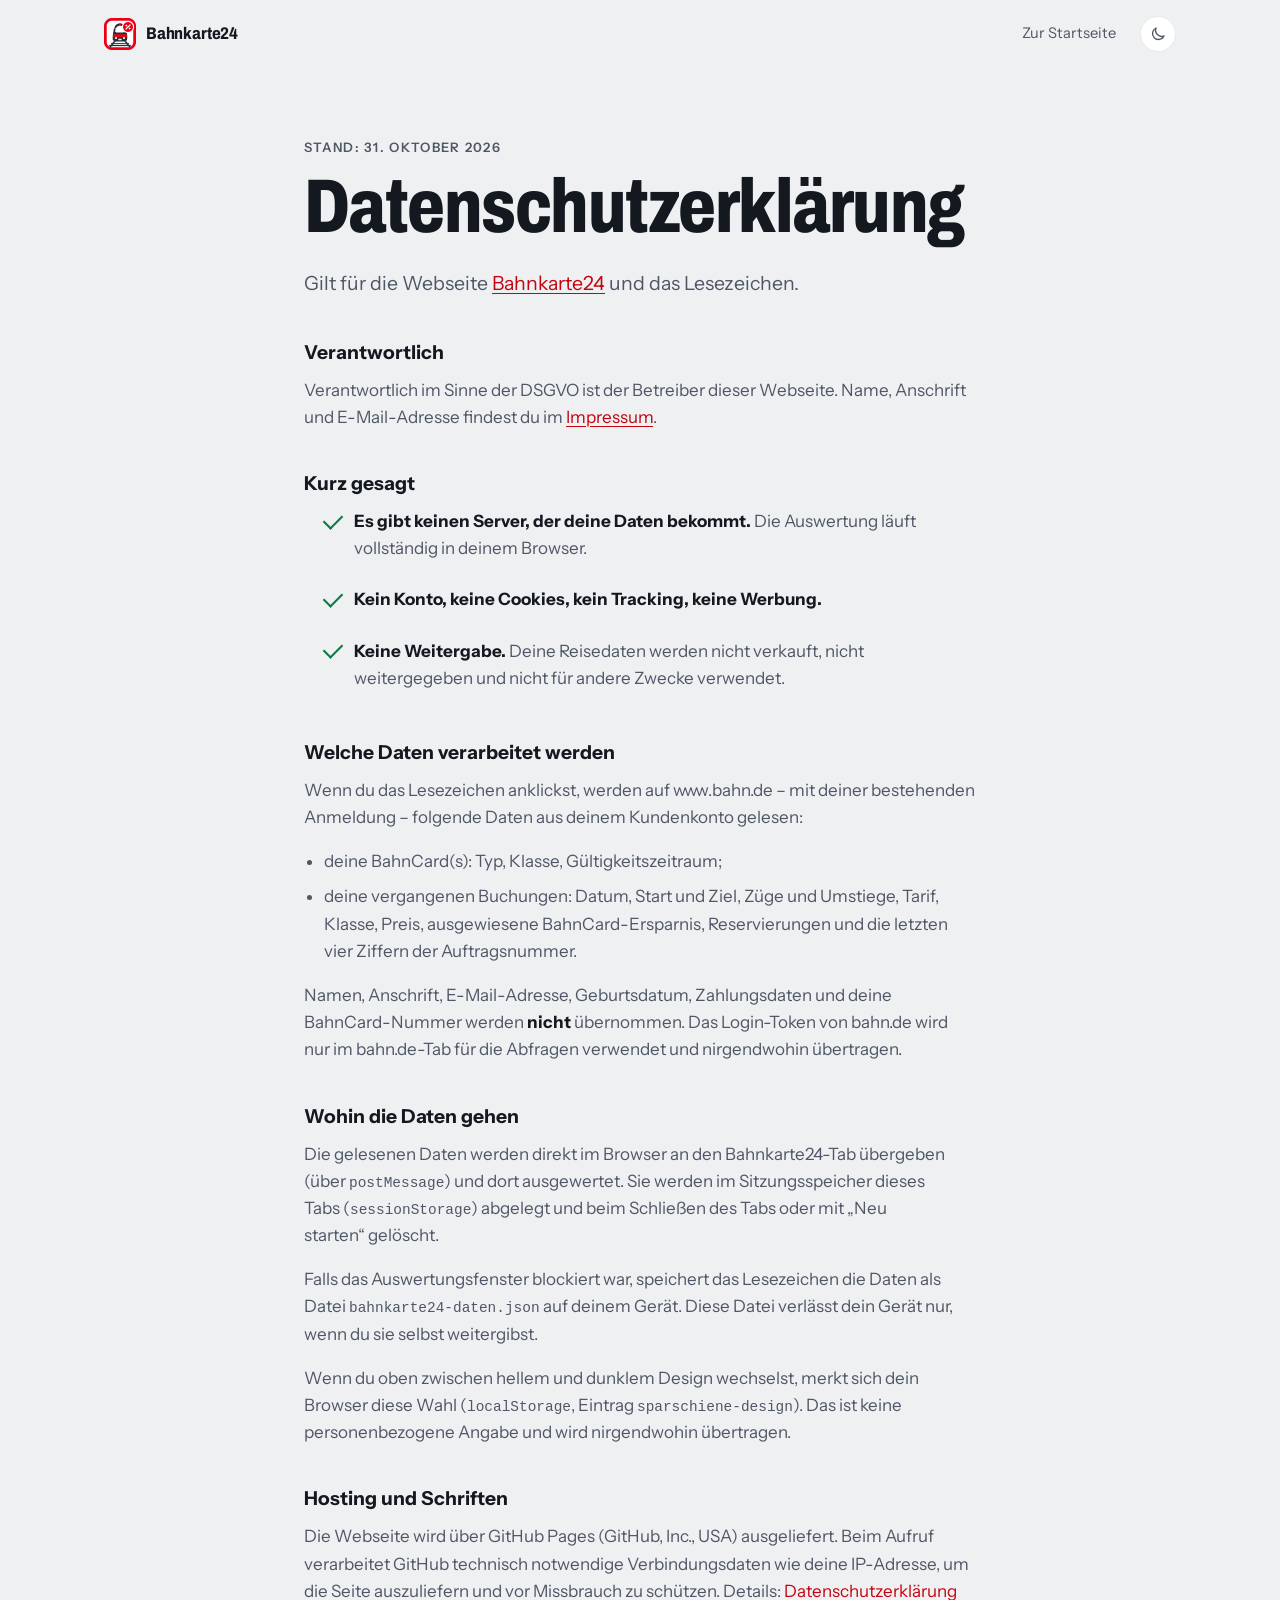
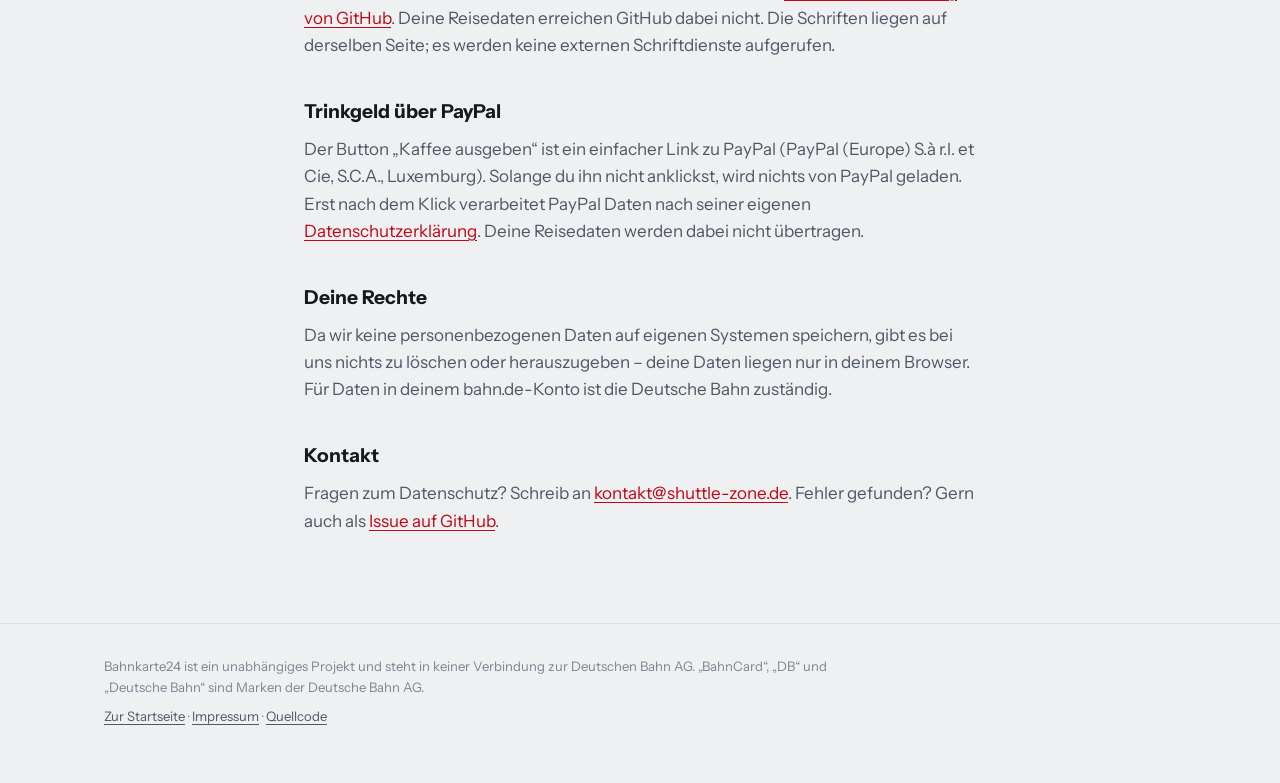
==== commit d78b1386: "Impressum, Repo-Name Bahnkarte24, „Demo-Auswertung“ - Neue Seite impressum.html (§ 5 DDG, § 18 MStV," ====
--- a/datenschutz.html
+++ b/datenschutz.html
@@ -33,6 +33,9 @@
     <h1 class="display">Datenschutz&shy;erklärung</h1>
     <p class="lead">Gilt für die Webseite <a href="./">Bahnkarte24</a> und das Lesezeichen.</p>
 
+    <h2>Verantwortlich</h2>
+    <p>Verantwortlich im Sinne der DSGVO ist der Betreiber dieser Webseite. Name, Anschrift und E-Mail-Adresse findest du im <a href="impressum.html">Impressum</a>.</p>
+
     <h2>Kurz gesagt</h2>
     <ul class="checks">
       <li><strong>Es gibt keinen Server, der deine Daten bekommt.</strong> Die Auswertung läuft vollständig in deinem Browser.</li>
@@ -63,13 +66,13 @@
     <p>Da wir keine personenbezogenen Daten auf eigenen Systemen speichern, gibt es bei uns nichts zu löschen oder herauszugeben – deine Daten liegen nur in deinem Browser. Für Daten in deinem bahn.de-Konto ist die Deutsche Bahn zuständig.</p>
 
     <h2>Kontakt</h2>
-    <p>Fragen zum Datenschutz oder Fehler? Schreib gern ein <a href="https://github.com/xsebo99/SparSchiene/issues" target="_blank" rel="noopener">Issue auf GitHub</a>.</p>
+    <p>Fragen zum Datenschutz? Schreib an <a href="mailto:kontakt@shuttle-zone.de">kontakt@shuttle-zone.de</a>. Fehler gefunden? Gern auch als <a href="https://github.com/xsebo99/Bahnkarte24/issues" target="_blank" rel="noopener">Issue auf GitHub</a>.</p>
   </main>
 
   <footer class="footer">
     <div class="wrap footer__inner">
       <p>Bahnkarte24 ist ein unabhängiges Projekt und steht in keiner Verbindung zur Deutschen Bahn AG. „BahnCard“, „DB“ und „Deutsche Bahn“ sind Marken der Deutsche Bahn AG.</p>
-      <p><a href="./">Zur Startseite</a> · <a href="https://github.com/xsebo99/SparSchiene" target="_blank" rel="noopener">Quellcode</a></p>
+      <p><a href="./">Zur Startseite</a> · <a href="impressum.html">Impressum</a> · <a href="https://github.com/xsebo99/Bahnkarte24" target="_blank" rel="noopener">Quellcode</a></p>
     </div>
   </footer>
 </body>
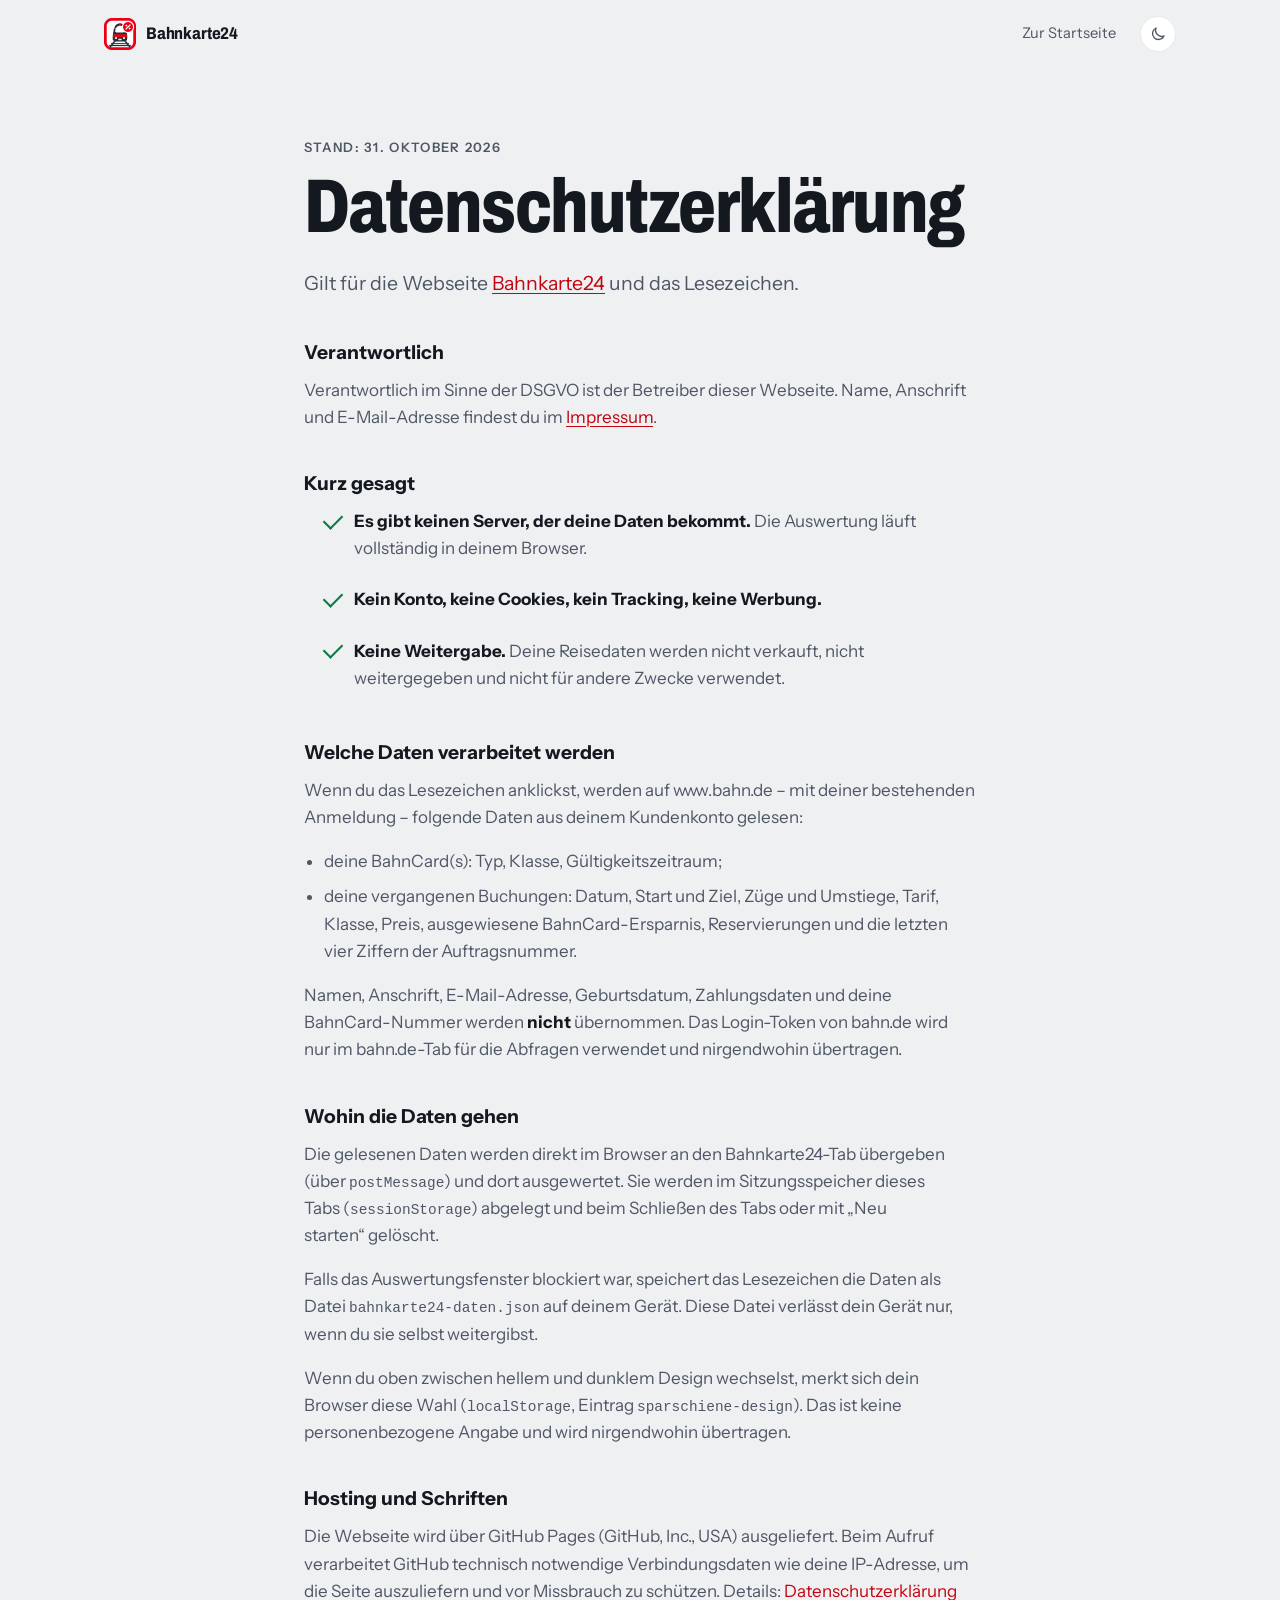
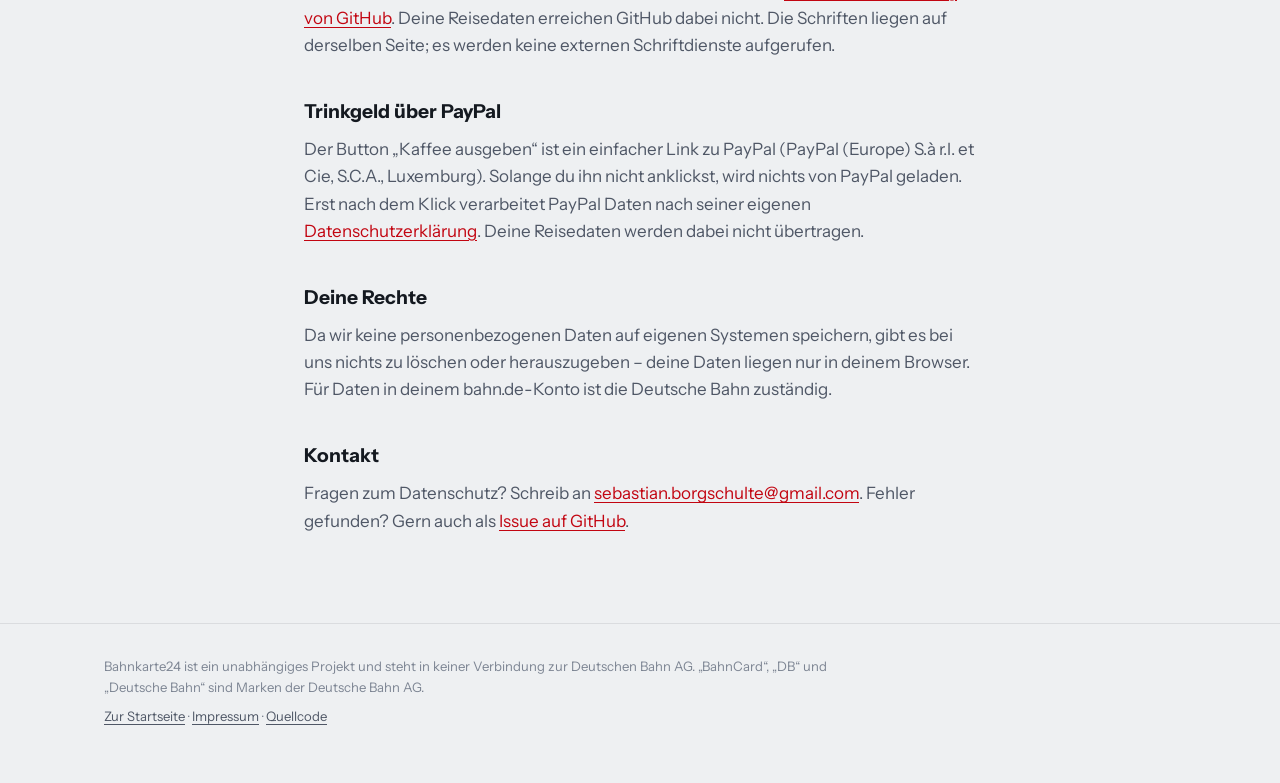
==== commit 7d2dc7c7: "Kontakt-E-Mail in Impressum und Datenschutz geändert Co-Authored-By: Claude Opus 5.5 <noreply@anthro" ====
--- a/datenschutz.html
+++ b/datenschutz.html
@@ -66,7 +66,7 @@
     <p>Da wir keine personenbezogenen Daten auf eigenen Systemen speichern, gibt es bei uns nichts zu löschen oder herauszugeben – deine Daten liegen nur in deinem Browser. Für Daten in deinem bahn.de-Konto ist die Deutsche Bahn zuständig.</p>
 
     <h2>Kontakt</h2>
-    <p>Fragen zum Datenschutz? Schreib an <a href="mailto:kontakt@shuttle-zone.de">kontakt@shuttle-zone.de</a>. Fehler gefunden? Gern auch als <a href="https://github.com/xsebo99/Bahnkarte24/issues" target="_blank" rel="noopener">Issue auf GitHub</a>.</p>
+    <p>Fragen zum Datenschutz? Schreib an <a href="mailto:sebastian.borgschulte@gmail.com">sebastian.borgschulte@gmail.com</a>. Fehler gefunden? Gern auch als <a href="https://github.com/xsebo99/Bahnkarte24/issues" target="_blank" rel="noopener">Issue auf GitHub</a>.</p>
   </main>
 
   <footer class="footer">
